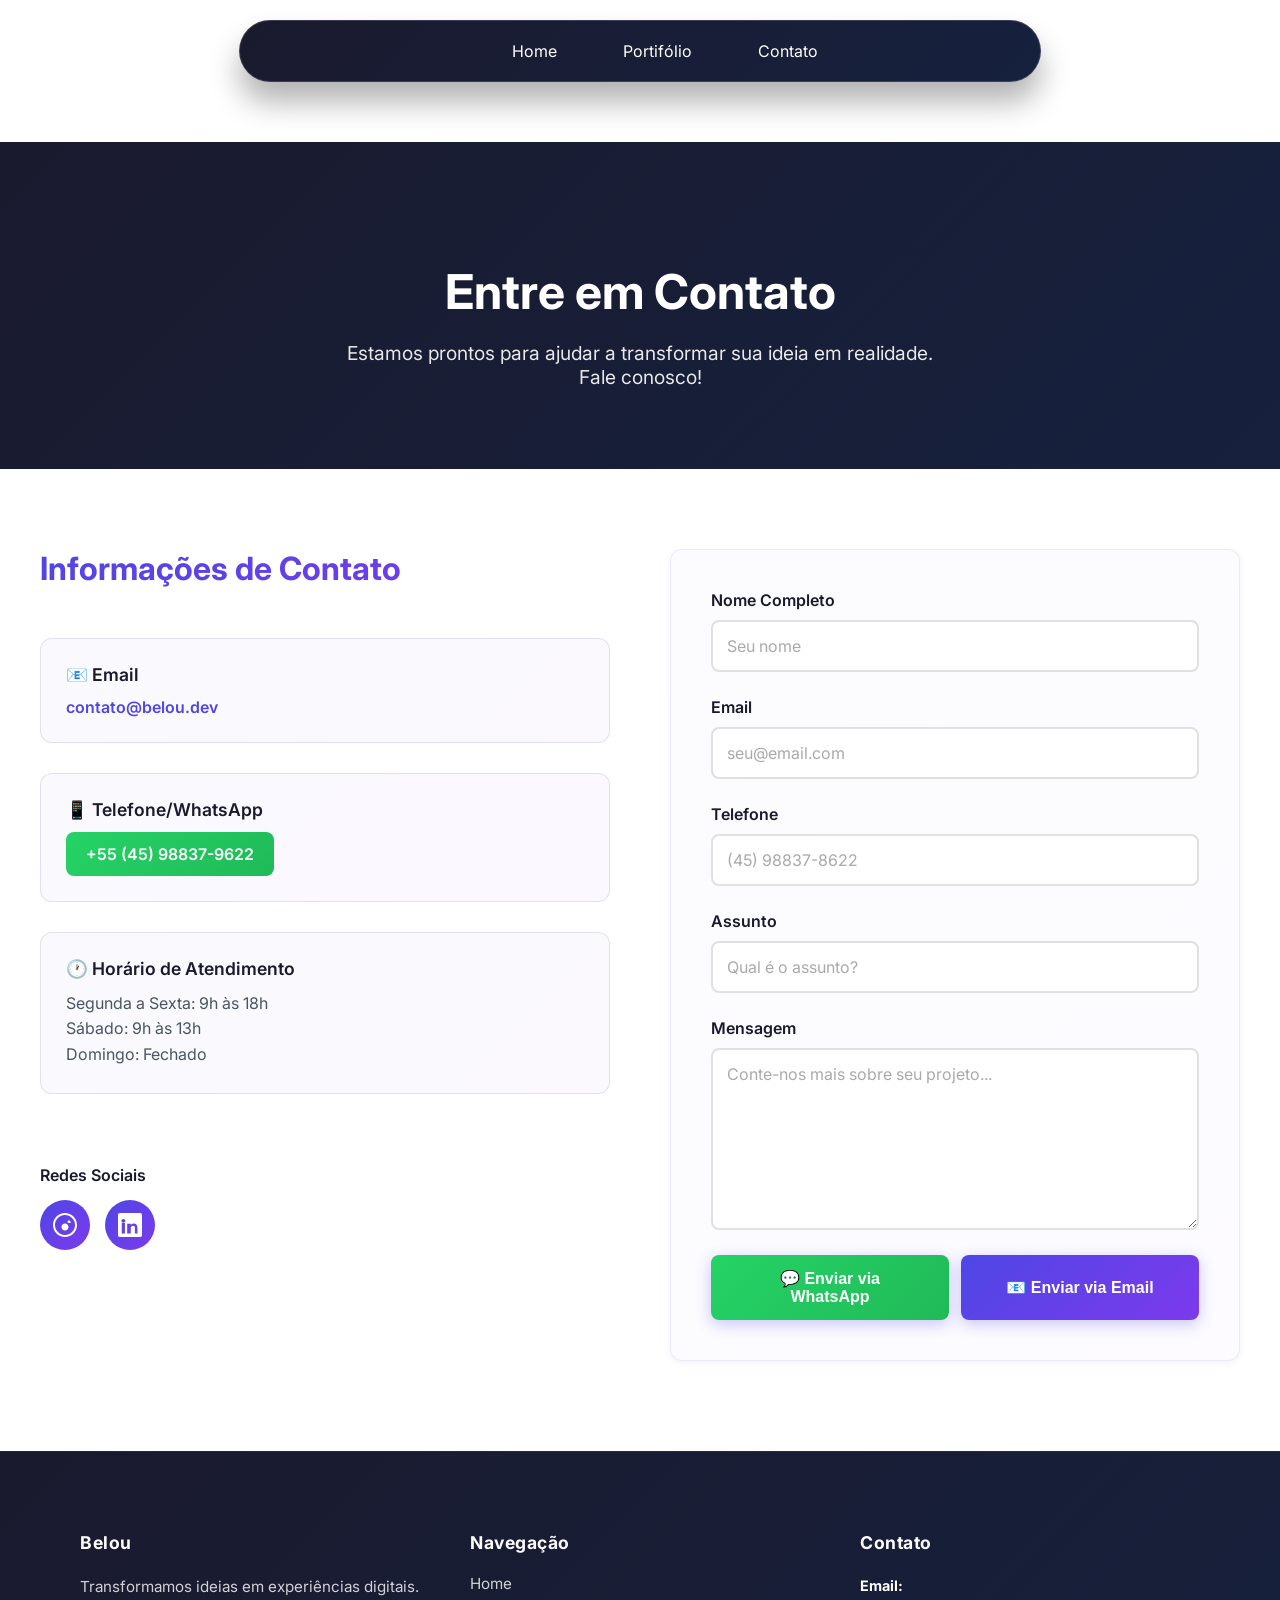
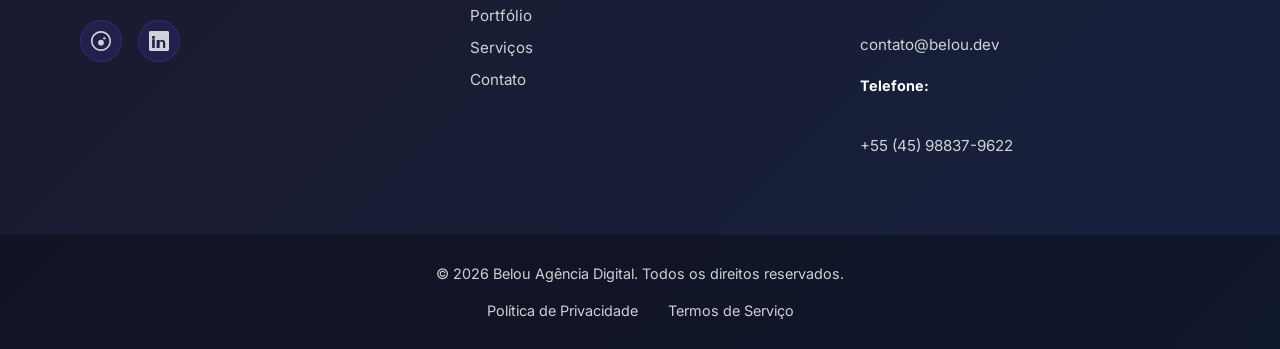
==== contato.html @ 26238da8 "primeiro commit" ====
<!DOCTYPE html>
<html lang="pt-br">
<head>
  <meta charset="UTF-8">
  <meta name="viewport" content="width=device-width, initial-scale=1.0">
  <title>Belou - Contato</title>
  <link rel="stylesheet" href="css/index.css/style.css">
  <link rel="stylesheet" href="css/contato.css/contato.css">
  <link rel="stylesheet" href="css/index.css/footer.css">
  <link rel="preconnect" href="https://fonts.googleapis.com">
    <link rel="preconnect" href="https://fonts.gstatic.com" crossorigin>
    <link
        href="https://fonts.googleapis.com/css2?family=Inter:ital,opsz,wght@0,14..32,100..900;1,14..32,100..900&display=swap"
        rel="stylesheet">
</head>
<body>
  <nav>
    <div class="menu">
      <a href="index.html">Home</a>
      <a href="portifolio.html">Portifólio</a>
      <a href="contato.html">Contato</a>
    </div>
  </nav>

  <main>
    <!-- Hero Section -->
    <section class="contact-hero">
      <h1>Entre em Contato</h1>
      <p>Estamos prontos para ajudar a transformar sua ideia em realidade. Fale conosco!</p>
    </section>

    <!-- Contact Section -->
    <section class="contact-section">
      <div class="contact-container">
        <!-- Contact Info -->
        <aside class="contact-info">
          <h3>Informações de Contato</h3>
          
          <div class="info-card">
            <h4>📧 Email</h4>
            <a href="mailto:contato@belou.dev">contato@belou.dev</a>
          </div>

          <div class="info-card">
            <h4>📱 Telefone/WhatsApp</h4>
            <a href="https://wa.me/5545988379622?text=Olá%2C%20gostaria%20de%20conhecer%20mais%20sobre%20os%20serviços%20da%20Belou" target="_blank" class="whatsapp-btn">
              +55 (45) 98837-9622
            </a>
          </div>

          <div class="info-card">
            <h4>🕐 Horário de Atendimento</h4>
            <p>Segunda a Sexta: 9h às 18h<br>Sábado: 9h às 13h<br>Domingo: Fechado</p>
          </div>

          <div class="social-contact">
            <h4>Redes Sociais</h4>
            <div class="social-icons">
              <a href="#" title="Instagram">
                <svg viewBox="0 0 24 24" fill="currentColor"><path d="M12 0C5.373 0 0 5.373 0 12s5.373 12 12 12 12-5.373 12-12S18.627 0 12 0m0 2c5.514 0 10 4.486 10 10s-4.486 10-10 10S2 17.514 2 12 6.486 2 12 2m3.5 12c0 1.93-1.57 3.5-3.5 3.5s-3.5-1.57-3.5-3.5 1.57-3.5 3.5-3.5 3.5 1.57 3.5 3.5m2.5-5.5c0 .828-.672 1.5-1.5 1.5S14.5 9.828 14.5 9s.672-1.5 1.5-1.5 1.5.672 1.5 1.5z"></path></svg>
              </a>
              <a href="#" title="LinkedIn">
                <svg viewBox="0 0 24 24" fill="currentColor"><path d="M20.447 20.452h-3.554v-5.569c0-1.328-.475-2.236-1.986-2.236-1.081 0-1.722.731-2.004 1.44-.103.249-.129.597-.129.946v5.419h-3.554s.05-8.746 0-9.637h3.554v1.364c.43-.666 1.199-1.615 2.922-1.615 2.135 0 3.751 1.394 3.751 4.392v5.496zM5.337 9.432c-1.144 0-1.915-.758-1.915-1.707 0-.951.77-1.708 1.957-1.708 1.188 0 1.914.757 1.941 1.708 0 .949-.753 1.707-1.983 1.707zm1.582 11.02h-3.155V9.815h3.155v10.637zM22.225 0H1.771C.792 0 0 .774 0 1.729v20.542C0 23.227.792 24 1.771 24h20.451C23.2 24 24 23.227 24 22.271V1.729C24 .774 23.2 0 22.225 0z"></path></svg>
              </a>
            </div>
          </div>
        </aside>

        <!-- Contact Form -->
        <div class="contact-form-wrapper">
          <form class="contact-form" id="contactForm">
            <div class="form-group">
              <label for="name">Nome Completo</label>
              <input type="text" id="name" name="name" placeholder="Seu nome" required>
            </div>

            <div class="form-group">
              <label for="email">Email</label>
              <input type="email" id="email" name="email" placeholder="seu@email.com" required>
            </div>

            <div class="form-group">
              <label for="phone">Telefone</label>
              <input type="tel" id="phone" name="phone" placeholder="(45) 98837-8622">
            </div>

            <div class="form-group">
              <label for="subject">Assunto</label>
              <input type="text" id="subject" name="subject" placeholder="Qual é o assunto?" required>
            </div>

            <div class="form-group">
              <label for="message">Mensagem</label>
              <textarea id="message" name="message" placeholder="Conte-nos mais sobre seu projeto..." rows="6" required></textarea>
            </div>

            <div class="form-buttons">
              <button type="button" class="btn-submit btn-whatsapp-submit" id="submitWhatsApp">
                💬 Enviar via WhatsApp
              </button>
              <button type="button" class="btn-submit btn-email-submit" id="submitEmail">
                📧 Enviar via Email
              </button>
            </div>
          </form>
        </div>
      </div>
    </section>
  </main>

  <footer class="footer">
    <div class="footer-container">
      <div class="footer-section">
        <h4>Belou</h4>
        <p>Transformamos ideias em experiências digitais.</p>
        <div class="social-links">
          <a href="#" title="Instagram"><svg viewBox="0 0 24 24" fill="currentColor"><path d="M12 0C5.373 0 0 5.373 0 12s5.373 12 12 12 12-5.373 12-12S18.627 0 12 0m0 2c5.514 0 10 4.486 10 10s-4.486 10-10 10S2 17.514 2 12 6.486 2 12 2m3.5 12c0 1.93-1.57 3.5-3.5 3.5s-3.5-1.57-3.5-3.5 1.57-3.5 3.5-3.5 3.5 1.57 3.5 3.5m2.5-5.5c0 .828-.672 1.5-1.5 1.5S14.5 9.828 14.5 9s.672-1.5 1.5-1.5 1.5.672 1.5 1.5z"></path></svg></a>
          <a href="#" title="LinkedIn"><svg viewBox="0 0 24 24" fill="currentColor"><path d="M20.447 20.452h-3.554v-5.569c0-1.328-.475-2.236-1.986-2.236-1.081 0-1.722.731-2.004 1.44-.103.249-.129.597-.129.946v5.419h-3.554s.05-8.746 0-9.637h3.554v1.364c.43-.666 1.199-1.615 2.922-1.615 2.135 0 3.751 1.394 3.751 4.392v5.496zM5.337 9.432c-1.144 0-1.915-.758-1.915-1.707 0-.951.77-1.708 1.957-1.708 1.188 0 1.914.757 1.941 1.708 0 .949-.753 1.707-1.983 1.707zm1.582 11.02h-3.155V9.815h3.155v10.637zM22.225 0H1.771C.792 0 0 .774 0 1.729v20.542C0 23.227.792 24 1.771 24h20.451C23.2 24 24 23.227 24 22.271V1.729C24 .774 23.2 0 22.225 0z"></path></svg></a>
        </div>
      </div>
      <div class="footer-section">
        <h4>Navegação</h4>
        <ul>
          <li><a href="#">Home</a></li>
          <li><a href="#">Portfólio</a></li>
          <li><a href="#">Serviços</a></li>
          <li><a href="#">Contato</a></li>
        </ul>
      </div>
      <div class="footer-section">
        <h4>Contato</h4>
        <p><strong>Email:</strong><br><a href="mailto:contato@belou.dev">contato@belou.dev</a></p>
        <p><strong>Telefone:</strong><br><a href="tel:+5545988379622">+55 (45) 98837-9622</a></p>
      </div>
    </div>
    <div class="footer-bottom">
      <p>&copy; 2026 Belou Agência Digital. Todos os direitos reservados.</p>
      <div class="footer-links">
        <a href="#">Política de Privacidade</a>
        <a href="#">Termos de Serviço</a>
      </div>
    </div>
  </footer>

  <script>
    // Função para validar o formulário
    function validateForm() {
      const name = document.getElementById('name').value.trim();
      const email = document.getElementById('email').value.trim();
      const subject = document.getElementById('subject').value.trim();
      const message = document.getElementById('message').value.trim();
      
      if (!name || !email || !subject || !message) {
        alert('Por favor, preencha todos os campos obrigatórios!');
        return false;
      }
      return true;
    }

    // Enviar via WhatsApp
    document.getElementById('submitWhatsApp').addEventListener('click', function() {
      if (!validateForm()) return;
      
      const name = document.getElementById('name').value;
      const email = document.getElementById('email').value;
      const phone = document.getElementById('phone').value;
      const subject = document.getElementById('subject').value;
      const message = document.getElementById('message').value;
      
      // Montar mensagem para WhatsApp
      const whatsappMessage = `Olá! Meu nome é ${name}.\n\n*Assunto:* ${subject}\n\n*Mensagem:* ${message}\n\n*Email:* ${email}${phone ? `\n*Telefone:* ${phone}` : ''}`;
      const whatsappURL = `https://wa.me/5545988379622?text=${encodeURIComponent(whatsappMessage)}`;
      
      window.open(whatsappURL, '_blank');
    });

    // Enviar via Email
    document.getElementById('submitEmail').addEventListener('click', function() {
      if (!validateForm()) return;
      
      const name = document.getElementById('name').value;
      const email = document.getElementById('email').value;
      const phone = document.getElementById('phone').value;
      const subject = document.getElementById('subject').value;
      const message = document.getElementById('message').value;
      
      // Montar mensagem para Email
      const emailBody = `Nome: ${name}\nTelefone: ${phone || 'Não informado'}\n\nAssunto: ${subject}\n\nMensagem:\n${message}`;
      const emailURL = `mailto:contato@belou.dev?subject=${encodeURIComponent(`Novo contato: ${subject}`)}&body=${encodeURIComponent(`Enviado por: ${name}\nEmail: ${email}\n\n${emailBody}`)}`;
      
      window.location.href = emailURL;
    });
  </script>
</body>
---- css/index.css/style.css ----
body {
    margin: 0;
    padding: 0;
    border: 0;
    font-family: "Inter", "Helvetica Neue", Helvetica, Arial, sans-serif;
    background-color: rgb(255, 255, 255);
}

nav {

    top: 0;
    left: 0;
    right: 0;
    background: linear-gradient(135deg, #1a1a2e 0%, #16213e 100%);
    backdrop-filter: blur(16px);
    -webkit-backdrop-filter: blur(16px);
    display: flex;
    align-items: center;
    justify-content: center;
    margin: auto;
    height: 60px;
    width: 800px;
    border-radius: 50px;
    margin-top: 20px;
    box-shadow: 0 20px 30px rgba(0, 0, 0, 0.3);
    border: 1px solid rgba(255, 255, 255, 0.15);
}
.menu {
    display: flex;
    align-items: center;
    gap: 1rem;
    padding: 0 5px;
    border-radius: 999px;
}
.menu a {
    
    color: #ffffff;
    text-decoration: none;
    position: relative;
    transition: color 0.3s ease;
    display: inline-block;
    margin-left: 50px;
}

.menu a::after {
    content: '';
    position: absolute;
    bottom: -4px;
    left: 0px;
    width: 0;
    height: 2px;
    background: linear-gradient(90deg, #4f46e5, #540ad4);
    transition: width 0.4s ease;
}

.menu a:hover {
    color: #baa4fa;
}

.menu a:hover::after {
    width: 100%;
}

/* Responsivo para Nav */
@media (max-width: 960px) {
    nav {
        width: 90%;
        height: 50px;
        margin-top: 15px;
    }

    .menu a {
        margin-left: 30px;
        font-size: 0.95rem;
    }
}

@media (max-width: 768px) {
    nav {
        width: 95%;
        border-radius: 30px;
    }

    .menu {
        gap: 0.5rem;
    }

    .menu a {
        margin-left: 20px;
        font-size: 0.9rem;
    }
}

@media (max-width: 480px) {
    nav {
        width: 100%;
        border-radius: 0;
        margin-top: 0;
        height: 60px;
    }

    .menu {
        gap: 0;
        padding: 0;
    }

    .menu a {
        margin-left: 16px;
        font-size: 0.85rem;
    }
}
---- css/contato.css/contato.css ----
body{
    background-color: #ffffff;
}

/* Contact Hero Section */
.contact-hero {
  padding: 80px 20px;
  text-align: center;
  background: linear-gradient(135deg, #1a1a2e 0%, #16213e 100%);
  margin-top: 60px;
  transition: all 0.3s ease;
}

.contact-hero:hover {
  transform: translateY(-2px);
  box-shadow: 0 10px 30px rgba(79, 70, 229, 0.15);
}

.contact-hero h1 {
  font-size: 3rem;
  margin-bottom: 20px;
  font-weight: 700;
  background: white;
  -webkit-background-clip: text;
  -webkit-text-fill-color: transparent;
  background-clip: text;
  transition: all 0.4s ease;
  cursor: pointer;
}

.contact-hero h1:hover {
  color: #baa4fa;
}

.contact-hero p {
  font-size: 1.2rem;
  opacity: 0.9;
  max-width: 600px;
  margin: 0 auto;
  color: white;
}

/* Contact Section */
.contact-section {
  padding: 80px 20px;
  background: #ffffff;
}

.contact-container {
  max-width: 1200px;
  margin: 0 auto;
  display: grid;
  grid-template-columns: 1fr 1fr;
  gap: 60px;
  align-items: start;
}

/* Contact Info */
.contact-info {
  display: flex;
  flex-direction: column;
  gap: 30px;
}

.contact-info h3 {
  font-size: 2rem;
  font-weight: 700;
  background: linear-gradient(135deg, #4f46e5 0%, #7c3aed 100%);
  -webkit-background-clip: text;
  -webkit-text-fill-color: transparent;
  background-clip: text;
  margin: 0 0 20px 0;
}

.info-card {
  background: linear-gradient(135deg, rgba(79, 70, 229, 0.03) 0%, rgba(124, 58, 237, 0.03) 100%);
  padding: 25px;
  border-radius: 12px;
  border: 1px solid rgba(79, 70, 229, 0.15);
}

.info-card h4 {
  font-size: 1.1rem;
  color: #1a1a2e;
  margin: 0 0 12px 0;
  font-weight: 600;
}

.info-card p {
  color: #4b5563;
  line-height: 1.6;
  margin: 0;
}

.info-card a {
  color: #4f46e5;
  text-decoration: none;
  font-weight: 600;
  transition: color 0.3s ease;
}

.info-card a:hover {
  color: #7c3aed;
}

.whatsapp-btn {
  display: inline-block;
  background: linear-gradient(135deg, #25D366 0%, #20BA58 100%);
  color: white !important;
  padding: 12px 20px;
  border-radius: 8px;
  text-decoration: none;
  font-weight: 600;
  transition: all 0.3s ease;
}

.whatsapp-btn:hover {
  color: white !important;
  transform: translateY(-2px);
  box-shadow: 0 8px 20px rgba(37, 211, 102, 0.3);
}

.social-contact {
  margin-top: 20px;
}

.social-contact h4 {
  color: #1a1a2e;
  margin-bottom: 15px;
  font-weight: 600;
}

.social-icons {
  display: flex;
  gap: 15px;
}

.social-icons a {
  width: 50px;
  height: 50px;
  display: flex;
  align-items: center;
  justify-content: center;
  background: linear-gradient(135deg, #4f46e5 0%, #7c3aed 100%);
  border-radius: 50%;
  color: white;
  transition: all 0.3s ease;
}

.social-icons a:hover {
  transform: translateY(-4px);
  box-shadow: 0 8px 20px rgba(79, 70, 229, 0.3);
}

.social-icons a svg {
  width: 24px;
  height: 24px;
}

/* Contact Form */
.contact-form-wrapper {
  display: flex;
  flex-direction: column;
  gap: 30px;
}

.contact-form {
  background: linear-gradient(135deg, rgba(79, 70, 229, 0.02) 0%, rgba(124, 58, 237, 0.02) 100%);
  border-radius: 12px;
  padding: 40px;
  border: 1px solid rgba(79, 70, 229, 0.1);
  box-shadow: 0 2px 8px rgba(0, 0, 0, 0.05);
}

.form-group {
  margin-bottom: 25px;
  display: flex;
  flex-direction: column;
}

.form-group label {
  font-size: 1rem;
  font-weight: 600;
  color: #1a1a2e;
  margin-bottom: 10px;
}

.form-group input,
.form-group textarea {
  padding: 14px;
  border: 2px solid #e0e0e0;
  border-radius: 8px;
  font-family: 'Inter', sans-serif;
  font-size: 1rem;
  color: #1a1a2e;
  transition: all 0.3s ease;
}

.form-group input::placeholder,
.form-group textarea::placeholder {
  color: #aaa;
}

.form-group input:focus,
.form-group textarea:focus {
  outline: none;
  border-color: #4f46e5;
  box-shadow: 0 0 0 3px rgba(79, 70, 229, 0.1);
}

.form-group textarea {
  resize: vertical;
  min-height: 150px;
}

.btn-submit {
  background: linear-gradient(135deg, #4f46e5 0%, #7c3aed 100%);
  color: white;
  padding: 14px 32px;
  border: none;
  border-radius: 8px;
  font-size: 1rem;
  font-weight: 600;
  cursor: pointer;
  transition: all 0.3s ease;
  box-shadow: 0 4px 15px rgba(79, 70, 229, 0.3);
}

.btn-submit:hover {
  transform: translateY(-2px);
  box-shadow: 0 8px 25px rgba(79, 70, 229, 0.4);
}

.btn-submit:active {
  transform: translateY(0);
}

/* WhatsApp Quick Contact */
.whatsapp-quick {
  text-align: center;
  padding: 20px;
  background: linear-gradient(135deg, rgba(37, 211, 102, 0.05) 0%, rgba(32, 186, 88, 0.05) 100%);
  border-radius: 8px;
  border: 1px solid rgba(37, 211, 102, 0.1);
}

.whatsapp-quick p {
  color: #4b5563;
  margin-bottom: 12px;
  font-size: 0.95rem;
}

.btn-whatsapp {
  display: inline-block;
  background: linear-gradient(135deg, #25D366 0%, #20BA58 100%);
  color: white;
  padding: 12px 24px;
  border-radius: 8px;
  text-decoration: none;
  font-weight: 600;
  transition: all 0.3s ease;
}

.btn-whatsapp:hover {
  transform: translateY(-2px);
  box-shadow: 0 8px 20px rgba(37, 211, 102, 0.3);
}

/* Form Buttons */
.form-buttons {
  display: grid;
  grid-template-columns: 1fr 1fr;
  gap: 12px;
  margin-top: 25px;
}

.btn-whatsapp-submit {
  background: linear-gradient(135deg, #25D366 0%, #20BA58 100%);
}

.btn-whatsapp-submit:hover {
  box-shadow: 0 8px 25px rgba(37, 211, 102, 0.4);
}

.btn-email-submit {
  background: linear-gradient(135deg, #4f46e5 0%, #7c3aed 100%);
}

.btn-email-submit:hover {
  box-shadow: 0 8px 25px rgba(79, 70, 229, 0.4);
}

/* Responsive Design */
@media (max-width: 1024px) {
  .contact-container {
    gap: 40px;
  }

  .contact-form {
    padding: 30px;
  }
}

@media (max-width: 768px) {
  .contact-hero h1 {
    font-size: 2rem;
  }

  .contact-section {
    padding: 60px 20px;
  }

  .contact-container {
    grid-template-columns: 1fr;
    gap: 40px;
  }

  .contact-info h3 {
    font-size: 1.5rem;
  }

  .contact-form {
    padding: 25px;
  }
}

@media (max-width: 480px) {
  .contact-hero h1 {
    font-size: 1.5rem;
  }

  .contact-hero p {
    font-size: 1rem;
  }

  .contact-form {
    padding: 20px;
  }

  .form-group input,
  .form-group textarea {
    padding: 12px;
    font-size: 16px;
  }

  .btn-submit {
    padding: 12px 24px;
    font-size: 0.95rem;
  }

  .form-buttons {
    grid-template-columns: 1fr;
  }

  .info-card {
    padding: 20px;
  }

  .social-icons {
    flex-wrap: wrap;
  }

  .social-icons a {
    width: 45px;
    height: 45px;
  }
}
---- css/index.css/footer.css ----
/* Footer */
.footer {
    background: linear-gradient(135deg, #1a1a2e 0%, #16213e 100%);
    color: rgba(255, 255, 255, 0.9);
    margin-top: 10px;
    border-top: 1px solid rgba(79, 70, 229, 0.2);
}

.footer-container {
    display: grid;
    grid-template-columns: repeat(auto-fit, minmax(250px, 1fr));
    gap: 50px;
    max-width: 1120px;
    margin: 0 auto;
    padding: 80px 24px 60px;
}

.footer-section h4 {
    font-size: 1.1rem;
    font-weight: 700;
    color: #ffffff;
    margin: 0 0 20px 0;
    letter-spacing: 0.5px;
    background: linear-gradient(135deg, #ffffff 0%, rgba(255, 255, 255, 0.9) 100%);
    -webkit-background-clip: text;
    -webkit-text-fill-color: transparent;
    background-clip: text;
}

.footer-section p {
    color: rgba(255, 255, 255, 0.8);
    line-height: 1.8;
    margin: 0 0 15px 0;
    font-size: 0.95rem;
}

.footer-section p strong {
    color: #ffffff;
    display: block;
    margin-bottom: 5px;
    font-size: 0.9rem;
}

.footer-section ul {
    list-style: none;
    padding: 0;
    margin: 0;
}

.footer-section ul li {
    margin-bottom: 12px;
}

.footer-section a {
    color: rgba(255, 255, 255, 0.8);
    text-decoration: none;
    transition: all 0.4s cubic-bezier(0.34, 1.56, 0.64, 1);
    font-size: 0.95rem;
}

.footer-section a:hover {
    color: #4f46e5;
    transform: translateX(8px);
}

/* Social Links */
.social-links {
    display: flex;
    gap: 16px;
    margin-top: 20px;
}

.social-links a {
    display: inline-flex;
    align-items: center;
    justify-content: center;
    width: 40px;
    height: 40px;
    background: rgba(79, 70, 229, 0.15);
    border: 1px solid rgba(79, 70, 229, 0.3);
    border-radius: 50%;
    transition: all 0.4s cubic-bezier(0.34, 1.56, 0.64, 1);
}

.social-links a svg {
    width: 20px;
    height: 20px;
    color: rgba(255, 255, 255, 0.8);
    transition: all 0.4s ease;
}

.social-links a:hover {
    background: rgba(79, 70, 229, 0.3);
    border-color: rgba(79, 70, 229, 0.6);
    transform: translateY(-6px) scale(1.1);
    box-shadow: 0 15px 40px rgba(79, 70, 229, 0.2);
}

.social-links a:hover svg {
    color: #4f46e5;
}

/* Footer Bottom */
.footer-bottom {
    background: rgba(0, 0, 0, 0.3);
    padding: 30px 24px;
    border-top: 1px solid rgba(79, 70, 229, 0.1);
    display: flex;
    flex-direction: column;
    align-items: center;
    justify-content: space-between;
    gap: 20px;
}

.footer-bottom p {
    margin: 0;
    color: rgba(255, 255, 255, 0.8);
    font-size: 0.9rem;
}

.footer-links {
    display: flex;
    gap: 30px;
    flex-wrap: wrap;
    justify-content: center;
}

.footer-links a {
    color: rgba(255, 255, 255, 0.8);
    text-decoration: none;
    font-size: 0.9rem;
    transition: all 0.4s cubic-bezier(0.34, 1.56, 0.64, 1);
}

.footer-links a:hover {
    color: #4f46e5;
    transform: translateX(5px);
}

/* Responsivo */
@media (max-width: 768px) {
    .footer-container {
        grid-template-columns: repeat(2, 1fr);
        gap: 40px;
        padding: 60px 20px 40px;
    }

    .footer-section h4 {
        font-size: 1rem;
    }

    .social-links {
        gap: 12px;
    }
}

@media (max-width: 480px) {
    .footer-container {
        grid-template-columns: 1fr;
        gap: 30px;
        padding: 40px 16px 30px;
    }

    .footer-bottom {
        flex-direction: column;
        text-align: center;
    }

    .footer-links {
        gap: 20px;
        flex-direction: column;
    }

    .footer-section h4 {
        font-size: 0.95rem;
    }
}
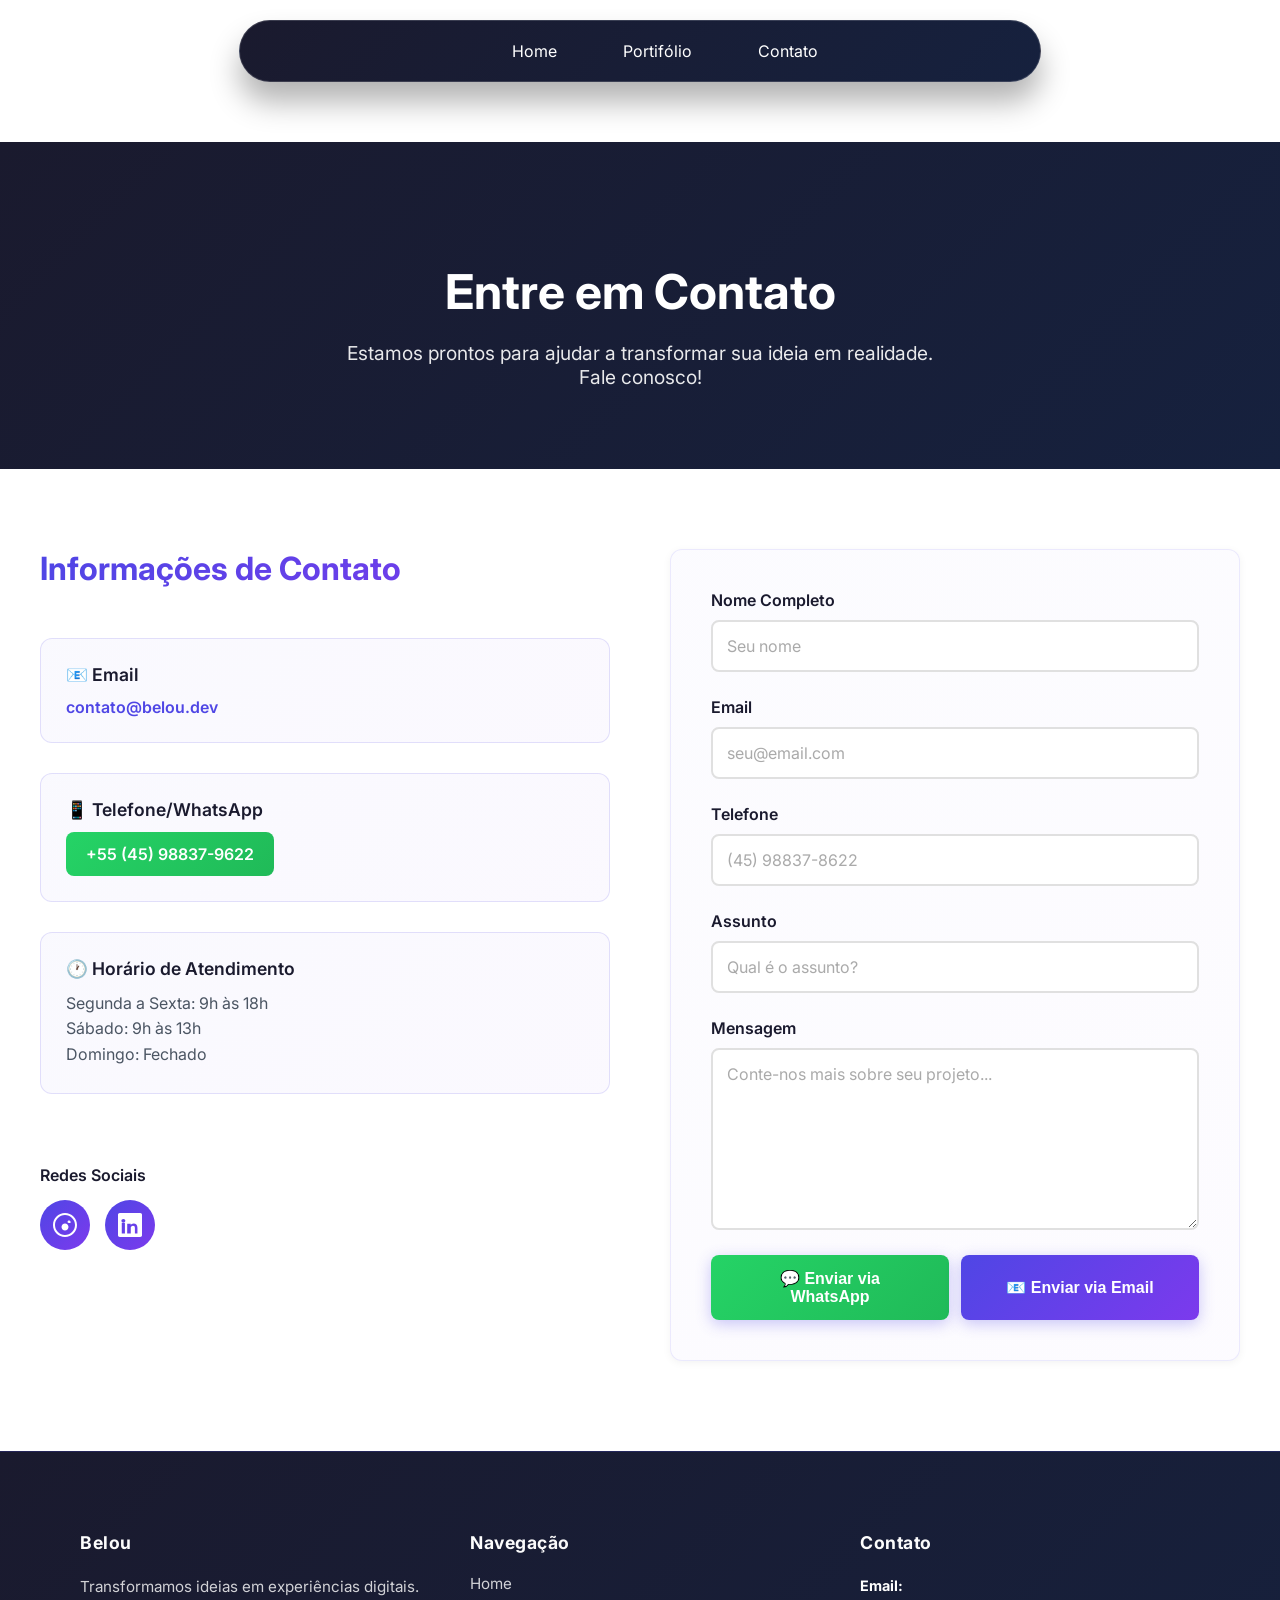
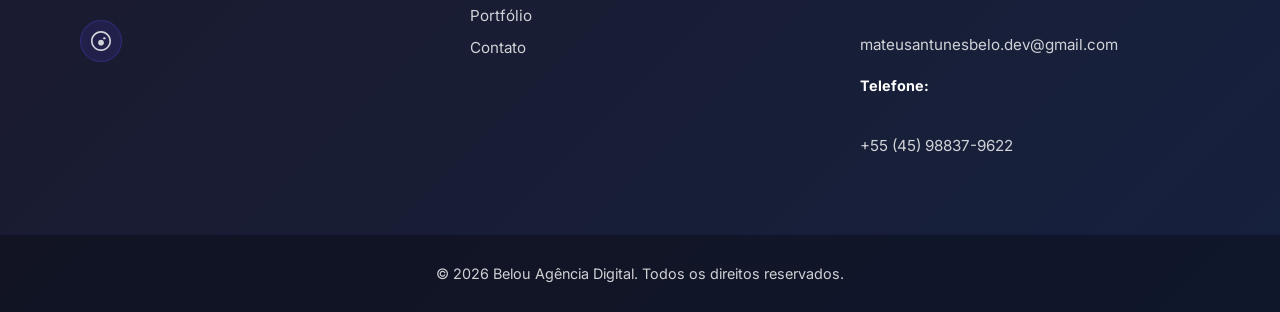
==== commit 7621943d: "Correção dos botoes para que levem ao link correto/ correção do footer" ====
--- a/contato.html
+++ b/contato.html
@@ -115,30 +115,24 @@
         <p>Transformamos ideias em experiências digitais.</p>
         <div class="social-links">
           <a href="#" title="Instagram"><svg viewBox="0 0 24 24" fill="currentColor"><path d="M12 0C5.373 0 0 5.373 0 12s5.373 12 12 12 12-5.373 12-12S18.627 0 12 0m0 2c5.514 0 10 4.486 10 10s-4.486 10-10 10S2 17.514 2 12 6.486 2 12 2m3.5 12c0 1.93-1.57 3.5-3.5 3.5s-3.5-1.57-3.5-3.5 1.57-3.5 3.5-3.5 3.5 1.57 3.5 3.5m2.5-5.5c0 .828-.672 1.5-1.5 1.5S14.5 9.828 14.5 9s.672-1.5 1.5-1.5 1.5.672 1.5 1.5z"></path></svg></a>
-          <a href="#" title="LinkedIn"><svg viewBox="0 0 24 24" fill="currentColor"><path d="M20.447 20.452h-3.554v-5.569c0-1.328-.475-2.236-1.986-2.236-1.081 0-1.722.731-2.004 1.44-.103.249-.129.597-.129.946v5.419h-3.554s.05-8.746 0-9.637h3.554v1.364c.43-.666 1.199-1.615 2.922-1.615 2.135 0 3.751 1.394 3.751 4.392v5.496zM5.337 9.432c-1.144 0-1.915-.758-1.915-1.707 0-.951.77-1.708 1.957-1.708 1.188 0 1.914.757 1.941 1.708 0 .949-.753 1.707-1.983 1.707zm1.582 11.02h-3.155V9.815h3.155v10.637zM22.225 0H1.771C.792 0 0 .774 0 1.729v20.542C0 23.227.792 24 1.771 24h20.451C23.2 24 24 23.227 24 22.271V1.729C24 .774 23.2 0 22.225 0z"></path></svg></a>
         </div>
       </div>
       <div class="footer-section">
         <h4>Navegação</h4>
         <ul>
-          <li><a href="#">Home</a></li>
-          <li><a href="#">Portfólio</a></li>
-          <li><a href="#">Serviços</a></li>
-          <li><a href="#">Contato</a></li>
+          <li><a href="index.html">Home</a></li>
+          <li><a href="portifolio.html">Portfólio</a></li>
+          <li><a href="contato.html">Contato</a></li>
         </ul>
       </div>
       <div class="footer-section">
         <h4>Contato</h4>
-        <p><strong>Email:</strong><br><a href="mailto:contato@belou.dev">contato@belou.dev</a></p>
+        <p><strong>Email:</strong><br><a href="mailto:mateusantunesbelo.dev@gmail.com">mateusantunesbelo.dev@gmail.com</a></p>
         <p><strong>Telefone:</strong><br><a href="tel:+5545988379622">+55 (45) 98837-9622</a></p>
       </div>
     </div>
     <div class="footer-bottom">
       <p>&copy; 2026 Belou Agência Digital. Todos os direitos reservados.</p>
-      <div class="footer-links">
-        <a href="#">Política de Privacidade</a>
-        <a href="#">Termos de Serviço</a>
-      </div>
     </div>
   </footer>
 
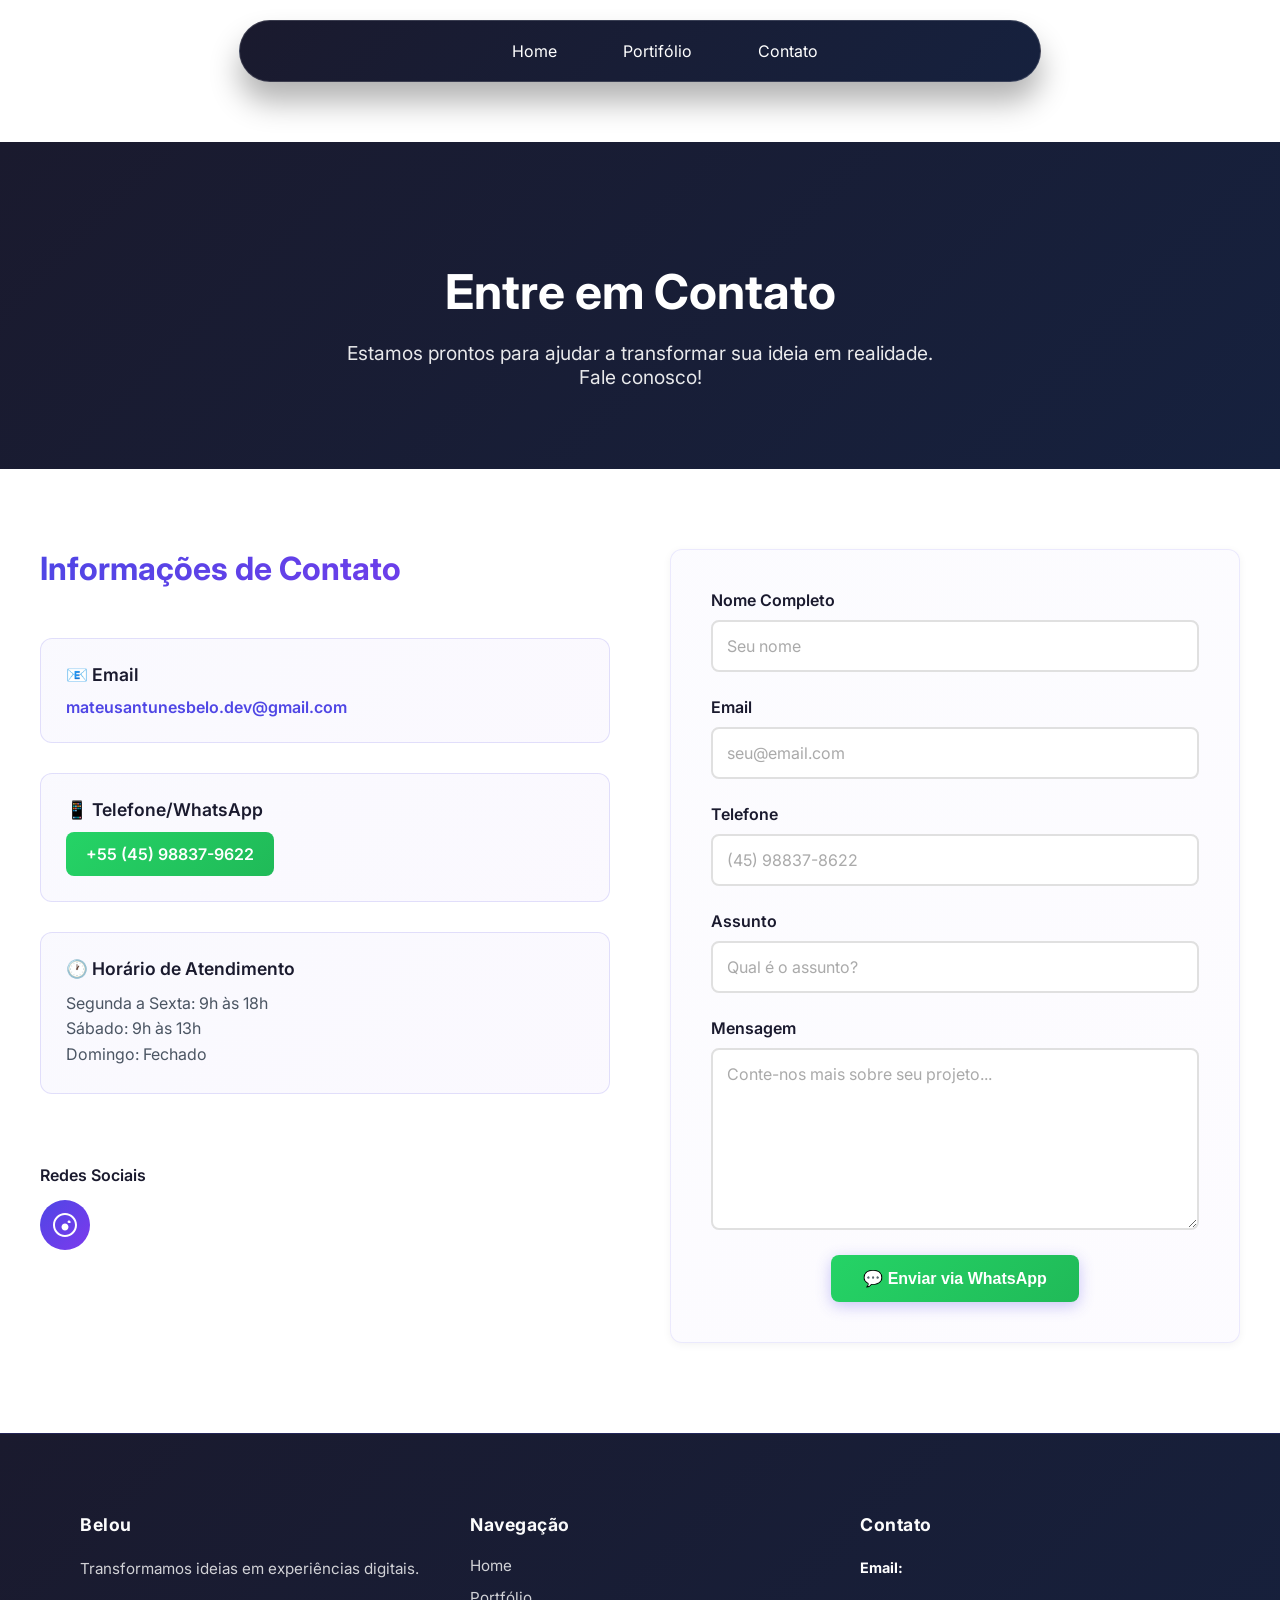
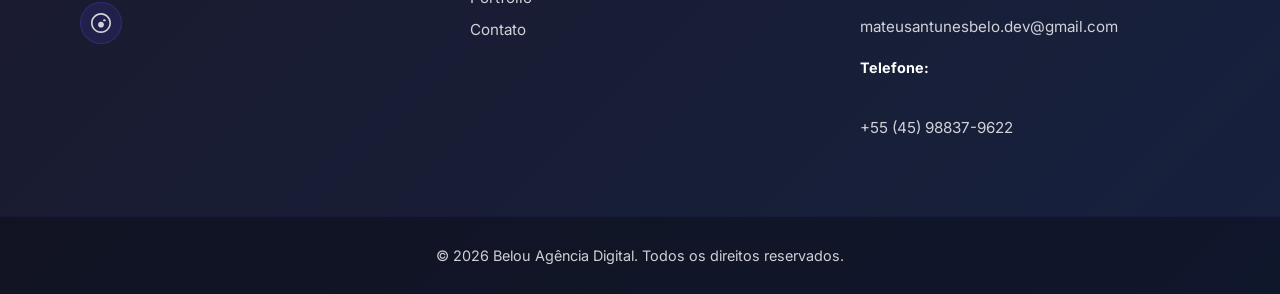
==== commit bd421419: "Ajustes da pagina contato" ====
--- a/contato.html
+++ b/contato.html
@@ -38,7 +38,7 @@
           
           <div class="info-card">
             <h4>📧 Email</h4>
-            <a href="mailto:contato@belou.dev">contato@belou.dev</a>
+            <a href="mailto:mateusantunesbelo.dev@gmail.com">mateusantunesbelo.dev@gmail.com</a>
           </div>
 
           <div class="info-card">
@@ -58,9 +58,6 @@
             <div class="social-icons">
               <a href="#" title="Instagram">
                 <svg viewBox="0 0 24 24" fill="currentColor"><path d="M12 0C5.373 0 0 5.373 0 12s5.373 12 12 12 12-5.373 12-12S18.627 0 12 0m0 2c5.514 0 10 4.486 10 10s-4.486 10-10 10S2 17.514 2 12 6.486 2 12 2m3.5 12c0 1.93-1.57 3.5-3.5 3.5s-3.5-1.57-3.5-3.5 1.57-3.5 3.5-3.5 3.5 1.57 3.5 3.5m2.5-5.5c0 .828-.672 1.5-1.5 1.5S14.5 9.828 14.5 9s.672-1.5 1.5-1.5 1.5.672 1.5 1.5z"></path></svg>
-              </a>
-              <a href="#" title="LinkedIn">
-                <svg viewBox="0 0 24 24" fill="currentColor"><path d="M20.447 20.452h-3.554v-5.569c0-1.328-.475-2.236-1.986-2.236-1.081 0-1.722.731-2.004 1.44-.103.249-.129.597-.129.946v5.419h-3.554s.05-8.746 0-9.637h3.554v1.364c.43-.666 1.199-1.615 2.922-1.615 2.135 0 3.751 1.394 3.751 4.392v5.496zM5.337 9.432c-1.144 0-1.915-.758-1.915-1.707 0-.951.77-1.708 1.957-1.708 1.188 0 1.914.757 1.941 1.708 0 .949-.753 1.707-1.983 1.707zm1.582 11.02h-3.155V9.815h3.155v10.637zM22.225 0H1.771C.792 0 0 .774 0 1.729v20.542C0 23.227.792 24 1.771 24h20.451C23.2 24 24 23.227 24 22.271V1.729C24 .774 23.2 0 22.225 0z"></path></svg>
               </a>
             </div>
           </div>
@@ -98,9 +95,6 @@
               <button type="button" class="btn-submit btn-whatsapp-submit" id="submitWhatsApp">
                 💬 Enviar via WhatsApp
               </button>
-              <button type="button" class="btn-submit btn-email-submit" id="submitEmail">
-                📧 Enviar via Email
-              </button>
             </div>
           </form>
         </div>
@@ -136,53 +130,5 @@
     </div>
   </footer>
 
-  <script>
-    // Função para validar o formulário
-    function validateForm() {
-      const name = document.getElementById('name').value.trim();
-      const email = document.getElementById('email').value.trim();
-      const subject = document.getElementById('subject').value.trim();
-      const message = document.getElementById('message').value.trim();
-      
-      if (!name || !email || !subject || !message) {
-        alert('Por favor, preencha todos os campos obrigatórios!');
-        return false;
-      }
-      return true;
-    }
-
-    // Enviar via WhatsApp
-    document.getElementById('submitWhatsApp').addEventListener('click', function() {
-      if (!validateForm()) return;
-      
-      const name = document.getElementById('name').value;
-      const email = document.getElementById('email').value;
-      const phone = document.getElementById('phone').value;
-      const subject = document.getElementById('subject').value;
-      const message = document.getElementById('message').value;
-      
-      // Montar mensagem para WhatsApp
-      const whatsappMessage = `Olá! Meu nome é ${name}.\n\n*Assunto:* ${subject}\n\n*Mensagem:* ${message}\n\n*Email:* ${email}${phone ? `\n*Telefone:* ${phone}` : ''}`;
-      const whatsappURL = `https://wa.me/5545988379622?text=${encodeURIComponent(whatsappMessage)}`;
-      
-      window.open(whatsappURL, '_blank');
-    });
-
-    // Enviar via Email
-    document.getElementById('submitEmail').addEventListener('click', function() {
-      if (!validateForm()) return;
-      
-      const name = document.getElementById('name').value;
-      const email = document.getElementById('email').value;
-      const phone = document.getElementById('phone').value;
-      const subject = document.getElementById('subject').value;
-      const message = document.getElementById('message').value;
-      
-      // Montar mensagem para Email
-      const emailBody = `Nome: ${name}\nTelefone: ${phone || 'Não informado'}\n\nAssunto: ${subject}\n\nMensagem:\n${message}`;
-      const emailURL = `mailto:contato@belou.dev?subject=${encodeURIComponent(`Novo contato: ${subject}`)}&body=${encodeURIComponent(`Enviado por: ${name}\nEmail: ${email}\n\n${emailBody}`)}`;
-      
-      window.location.href = emailURL;
-    });
-  </script>
+  <script src="script.js"></script>
 </body>
--- a/css/contato.css/contato.css
+++ b/css/contato.css/contato.css
@@ -268,10 +268,15 @@
 
 /* Form Buttons */
 .form-buttons {
-  display: grid;
+  display: flex;
   grid-template-columns: 1fr 1fr;
   gap: 12px;
   margin-top: 25px;
+  justify-content: center;
+}
+
+.form-buttons button{
+  align-items: center;
 }
 
 .btn-whatsapp-submit {
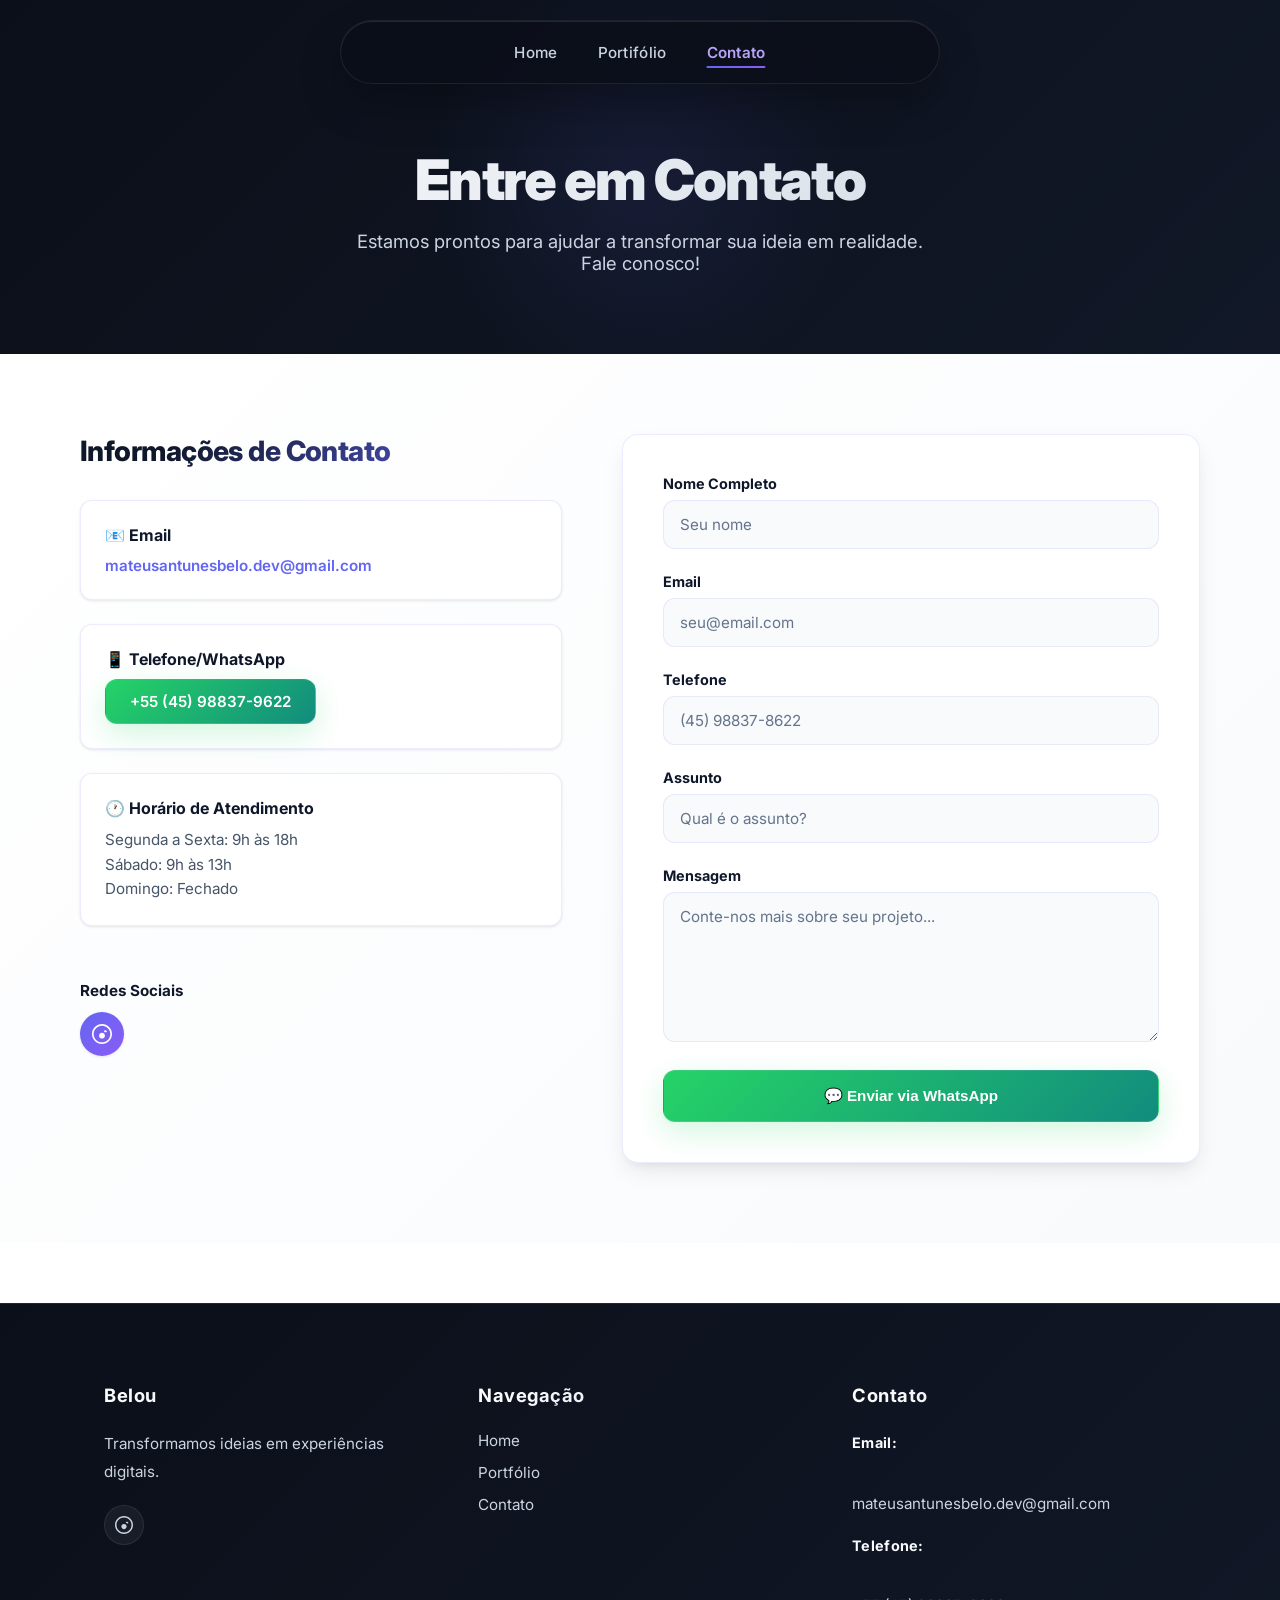
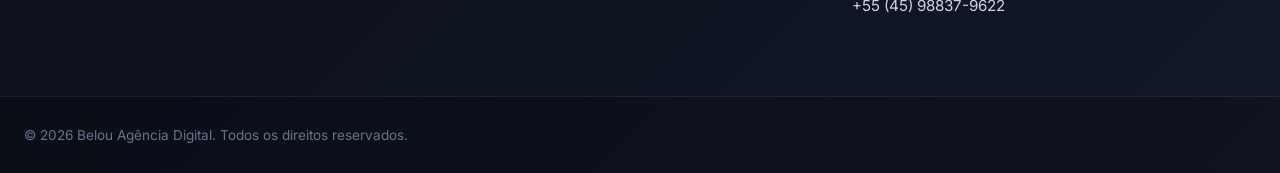
==== commit 6e4c60e4: "ajustes finais com antigravity" ====
--- a/contato.html
+++ b/contato.html
@@ -18,7 +18,7 @@
     <div class="menu">
       <a href="index.html">Home</a>
       <a href="portifolio.html">Portifólio</a>
-      <a href="contato.html">Contato</a>
+      <a href="contato.html" class="active">Contato</a>
     </div>
   </nav>
 
--- a/css/index.css/style.css
+++ b/css/index.css/style.css
@@ -1,60 +1,144 @@
+:root {
+    /* Colors */
+    --primary: #6366f1;
+    --primary-gradient: linear-gradient(135deg, #6366f1 0%, #8b5cf6 100%);
+    --primary-hover: #4f46e5;
+    --primary-light: rgba(99, 102, 241, 0.1);
+    --primary-light-hover: rgba(99, 102, 241, 0.18);
+    --secondary: #7c3aed;
+    --accent: #baa4fa;
+    --whatsapp-green: linear-gradient(135deg, #25D366 0%, #128C7E 100%);
+    
+    /* Dark Theme Elements */
+    --bg-dark-start: #0b0f19;
+    --bg-dark-end: #111827;
+    --card-bg-dark: rgba(17, 24, 39, 0.7);
+    --border-dark: rgba(255, 255, 255, 0.08);
+    --border-dark-hover: rgba(99, 102, 241, 0.3);
+    
+    /* Light Theme Elements */
+    --bg-light-start: #ffffff;
+    --bg-light-end: #f8fafc;
+    --card-bg-light: #ffffff;
+    --border-light: rgba(99, 102, 241, 0.12);
+    --border-light-hover: rgba(99, 102, 241, 0.3);
+    
+    /* Text */
+    --text-primary-light: #f8fafc;
+    --text-secondary-light: #cbd5e1;
+    --text-primary-dark: #0f172a;
+    --text-secondary-dark: #475569;
+    --text-muted: #64748b;
+
+    /* Spacing */
+    --radius-sm: 8px;
+    --radius-md: 12px;
+    --radius-lg: 16px;
+    --radius-xl: 24px;
+    --radius-full: 9999px;
+
+    /* Transitions */
+    --transition-smooth: all 0.3s cubic-bezier(0.4, 0, 0.2, 1);
+    --transition-bounce: all 0.4s cubic-bezier(0.34, 1.56, 0.64, 1);
+    --transition-slow: all 0.5s ease;
+
+    /* Shadows */
+    --shadow-sm: 0 1px 3px rgba(0,0,0,0.1);
+    --shadow-md: 0 4px 6px -1px rgba(0,0,0,0.05), 0 2px 4px -1px rgba(0,0,0,0.03);
+    --shadow-lg: 0 10px 25px -5px rgba(0,0,0,0.1), 0 8px 10px -6px rgba(0,0,0,0.05);
+    --shadow-glow: 0 10px 30px rgba(99, 102, 241, 0.2);
+    --shadow-glow-green: 0 10px 30px rgba(37, 211, 102, 0.2);
+}
+
+* {
+    box-sizing: border-box;
+}
+
 body {
     margin: 0;
     padding: 0;
     border: 0;
     font-family: "Inter", "Helvetica Neue", Helvetica, Arial, sans-serif;
-    background-color: rgb(255, 255, 255);
+    background-color: var(--bg-light-start);
+    color: var(--text-primary-dark);
+    overflow-x: hidden;
 }
 
+/* Floating Navigation Bar */
 nav {
-
-    top: 0;
-    left: 0;
-    right: 0;
-    background: linear-gradient(135deg, #1a1a2e 0%, #16213e 100%);
-    backdrop-filter: blur(16px);
-    -webkit-backdrop-filter: blur(16px);
+    position: fixed;
+    top: 20px;
+    left: 50%;
+    transform: translateX(-50%);
+    background: rgba(11, 15, 25, 0.85);
+    backdrop-filter: blur(20px);
+    -webkit-backdrop-filter: blur(20px);
     display: flex;
     align-items: center;
     justify-content: center;
-    margin: auto;
-    height: 60px;
-    width: 800px;
-    border-radius: 50px;
-    margin-top: 20px;
-    box-shadow: 0 20px 30px rgba(0, 0, 0, 0.3);
-    border: 1px solid rgba(255, 255, 255, 0.15);
+    margin: 0 auto;
+    height: 64px;
+    width: 600px;
+    border-radius: var(--radius-full);
+    box-shadow: 0 20px 40px rgba(0, 0, 0, 0.25), 
+                inset 0 1px 0 rgba(255, 255, 255, 0.1);
+    border: 1px solid rgba(255, 255, 255, 0.08);
+    z-index: 1000;
+    transition: var(--transition-bounce);
 }
+
+nav:hover {
+    box-shadow: 0 25px 50px rgba(99, 102, 241, 0.15), 
+                0 20px 40px rgba(0, 0, 0, 0.3),
+                inset 0 1px 0 rgba(255, 255, 255, 0.15);
+    border-color: rgba(99, 102, 241, 0.3);
+}
+
 .menu {
     display: flex;
     align-items: center;
-    gap: 1rem;
-    padding: 0 5px;
-    border-radius: 999px;
+    justify-content: center;
+    gap: 2.5rem;
+    padding: 0 24px;
+    width: 100%;
 }
+
 .menu a {
-    
-    color: #ffffff;
+    color: var(--text-secondary-light);
     text-decoration: none;
     position: relative;
-    transition: color 0.3s ease;
+    transition: var(--transition-smooth);
     display: inline-block;
-    margin-left: 50px;
+    font-size: 0.95rem;
+    font-weight: 500;
+    letter-spacing: 0.3px;
+    padding: 6px 0;
 }
 
 .menu a::after {
     content: '';
     position: absolute;
-    bottom: -4px;
-    left: 0px;
+    bottom: 0;
+    left: 50%;
+    transform: translateX(-50%);
     width: 0;
     height: 2px;
-    background: linear-gradient(90deg, #4f46e5, #540ad4);
-    transition: width 0.4s ease;
+    background: var(--primary-gradient);
+    transition: var(--transition-smooth);
+    border-radius: var(--radius-full);
 }
 
 .menu a:hover {
-    color: #baa4fa;
+    color: var(--text-primary-light);
+}
+
+.menu a.active {
+    color: var(--accent);
+    font-weight: 600;
+}
+
+.menu a.active::after {
+    width: 100%;
 }
 
 .menu a:hover::after {
@@ -62,31 +146,27 @@
 }
 
 /* Responsivo para Nav */
-@media (max-width: 960px) {
+@media (max-width: 768px) {
     nav {
-        width: 90%;
-        height: 50px;
-        margin-top: 15px;
+        position: fixed;
+        width: 100%;
+        height: 56px;
+        top: 0;
+        left: 0;
+        transform: none;
+        border-radius: 0;
+        border-top: none;
+        border-left: none;
+        border-right: none;
+        box-shadow: 0 4px 20px rgba(0, 0, 0, 0.2);
+    }
+
+    .menu {
+        gap: 1.5rem;
+        padding: 0 16px;
     }
 
     .menu a {
-        margin-left: 30px;
-        font-size: 0.95rem;
-    }
-}
-
-@media (max-width: 768px) {
-    nav {
-        width: 95%;
-        border-radius: 30px;
-    }
-
-    .menu {
-        gap: 0.5rem;
-    }
-
-    .menu a {
-        margin-left: 20px;
         font-size: 0.9rem;
     }
 }
@@ -95,18 +175,14 @@
     nav {
         width: 100%;
         border-radius: 0;
-        margin-top: 0;
-        height: 60px;
+        height: 52px;
     }
 
     .menu {
-        gap: 0;
-        padding: 0;
+        gap: 1.2rem;
     }
 
     .menu a {
-        margin-left: 16px;
         font-size: 0.85rem;
     }
 }
-
--- a/css/contato.css/contato.css
+++ b/css/contato.css/contato.css
@@ -1,372 +1,335 @@
-body{
-    background-color: #ffffff;
+body {
+    background-color: var(--bg-light-start);
 }
 
 /* Contact Hero Section */
 .contact-hero {
-  padding: 80px 20px;
-  text-align: center;
-  background: linear-gradient(135deg, #1a1a2e 0%, #16213e 100%);
-  margin-top: 60px;
-  transition: all 0.3s ease;
-}
-
-.contact-hero:hover {
-  transform: translateY(-2px);
-  box-shadow: 0 10px 30px rgba(79, 70, 229, 0.15);
+    padding: 100px 20px 80px;
+    text-align: center;
+    background: linear-gradient(135deg, var(--bg-dark-start) 0%, var(--bg-dark-end) 100%);
+    margin-top: 0;
+    transition: var(--transition-smooth);
+    position: relative;
+}
+
+.contact-hero::before {
+    content: '';
+    position: absolute;
+    top: 0;
+    left: 50%;
+    transform: translateX(-50%);
+    width: 400px;
+    height: 100%;
+    background: radial-gradient(circle, rgba(99, 102, 241, 0.1) 0%, transparent 80%);
+    z-index: 0;
+    pointer-events: none;
 }
 
 .contact-hero h1 {
-  font-size: 3rem;
-  margin-bottom: 20px;
-  font-weight: 700;
-  background: white;
-  -webkit-background-clip: text;
-  -webkit-text-fill-color: transparent;
-  background-clip: text;
-  transition: all 0.4s ease;
-  cursor: pointer;
+    font-size: clamp(2.2rem, 6vw, 3.5rem);
+    margin-bottom: 16px;
+    font-weight: 900;
+    letter-spacing: -0.03em;
+    background: linear-gradient(135deg, #ffffff 0%, #cbd5e1 100%);
+    -webkit-background-clip: text;
+    -webkit-text-fill-color: transparent;
+    background-clip: text;
+    position: relative;
+    z-index: 1;
+    transition: var(--transition-smooth);
+    cursor: pointer;
 }
 
 .contact-hero h1:hover {
-  color: #baa4fa;
+    color: var(--accent);
 }
 
 .contact-hero p {
-  font-size: 1.2rem;
-  opacity: 0.9;
-  max-width: 600px;
-  margin: 0 auto;
-  color: white;
+    font-size: 1.15rem;
+    color: var(--text-secondary-light);
+    max-width: 600px;
+    margin: 0 auto;
+    position: relative;
+    z-index: 1;
 }
 
 /* Contact Section */
 .contact-section {
-  padding: 80px 20px;
-  background: #ffffff;
+    padding: 80px 24px;
+    background: linear-gradient(135deg, var(--bg-light-start) 0%, var(--bg-light-end) 100%);
 }
 
 .contact-container {
-  max-width: 1200px;
-  margin: 0 auto;
-  display: grid;
-  grid-template-columns: 1fr 1fr;
-  gap: 60px;
-  align-items: start;
+    max-width: 1120px;
+    margin: 0 auto;
+    display: grid;
+    grid-template-columns: 1fr 1.2fr;
+    gap: 60px;
+    align-items: start;
 }
 
 /* Contact Info */
 .contact-info {
-  display: flex;
-  flex-direction: column;
-  gap: 30px;
+    display: flex;
+    flex-direction: column;
+    gap: 24px;
 }
 
 .contact-info h3 {
-  font-size: 2rem;
-  font-weight: 700;
-  background: linear-gradient(135deg, #4f46e5 0%, #7c3aed 100%);
-  -webkit-background-clip: text;
-  -webkit-text-fill-color: transparent;
-  background-clip: text;
-  margin: 0 0 20px 0;
+    font-size: 1.75rem;
+    font-weight: 800;
+    letter-spacing: -0.02em;
+    background: linear-gradient(135deg, var(--text-primary-dark) 20%, var(--primary) 100%);
+    -webkit-background-clip: text;
+    -webkit-text-fill-color: transparent;
+    background-clip: text;
+    margin: 0 0 8px 0;
 }
 
 .info-card {
-  background: linear-gradient(135deg, rgba(79, 70, 229, 0.03) 0%, rgba(124, 58, 237, 0.03) 100%);
-  padding: 25px;
-  border-radius: 12px;
-  border: 1px solid rgba(79, 70, 229, 0.15);
+    background: var(--card-bg-light);
+    padding: 24px;
+    border-radius: var(--radius-md);
+    border: 1px solid var(--border-light);
+    box-shadow: var(--shadow-sm);
+    transition: var(--transition-bounce);
+}
+
+.info-card:hover {
+    transform: translateY(-3px);
+    box-shadow: var(--shadow-md);
+    border-color: var(--border-light-hover);
 }
 
 .info-card h4 {
-  font-size: 1.1rem;
-  color: #1a1a2e;
-  margin: 0 0 12px 0;
-  font-weight: 600;
+    font-size: 1rem;
+    color: var(--text-primary-dark);
+    margin: 0 0 10px 0;
+    font-weight: 700;
+    display: flex;
+    align-items: center;
+    gap: 8px;
 }
 
 .info-card p {
-  color: #4b5563;
-  line-height: 1.6;
-  margin: 0;
+    color: var(--text-secondary-dark);
+    line-height: 1.6;
+    margin: 0;
+    font-size: 0.95rem;
 }
 
 .info-card a {
-  color: #4f46e5;
-  text-decoration: none;
-  font-weight: 600;
-  transition: color 0.3s ease;
+    color: var(--primary);
+    text-decoration: none;
+    font-weight: 600;
+    transition: var(--transition-smooth);
+    font-size: 0.95rem;
 }
 
 .info-card a:hover {
-  color: #7c3aed;
+    color: var(--secondary);
 }
 
 .whatsapp-btn {
-  display: inline-block;
-  background: linear-gradient(135deg, #25D366 0%, #20BA58 100%);
-  color: white !important;
-  padding: 12px 20px;
-  border-radius: 8px;
-  text-decoration: none;
-  font-weight: 600;
-  transition: all 0.3s ease;
+    display: inline-flex;
+    align-items: center;
+    justify-content: center;
+    background: var(--whatsapp-green);
+    color: white !important;
+    padding: 12px 24px;
+    border-radius: var(--radius-md);
+    text-decoration: none;
+    font-weight: 700;
+    transition: var(--transition-bounce);
+    box-shadow: var(--shadow-glow-green);
+    border: 1px solid rgba(255, 255, 255, 0.1);
+    font-size: 0.95rem;
 }
 
 .whatsapp-btn:hover {
-  color: white !important;
-  transform: translateY(-2px);
-  box-shadow: 0 8px 20px rgba(37, 211, 102, 0.3);
+    color: white !important;
+    transform: translateY(-3px);
+    box-shadow: 0 10px 20px rgba(37, 211, 102, 0.35);
 }
 
 .social-contact {
-  margin-top: 20px;
+    margin-top: 10px;
 }
 
 .social-contact h4 {
-  color: #1a1a2e;
-  margin-bottom: 15px;
-  font-weight: 600;
+    color: var(--text-primary-dark);
+    margin-bottom: 12px;
+    font-weight: 700;
+    font-size: 0.95rem;
 }
 
 .social-icons {
-  display: flex;
-  gap: 15px;
+    display: flex;
+    gap: 12px;
 }
 
 .social-icons a {
-  width: 50px;
-  height: 50px;
-  display: flex;
-  align-items: center;
-  justify-content: center;
-  background: linear-gradient(135deg, #4f46e5 0%, #7c3aed 100%);
-  border-radius: 50%;
-  color: white;
-  transition: all 0.3s ease;
+    width: 44px;
+    height: 44px;
+    display: flex;
+    align-items: center;
+    justify-content: center;
+    background: var(--primary-gradient);
+    border-radius: 50%;
+    color: white;
+    transition: var(--transition-bounce);
+    box-shadow: var(--shadow-sm);
 }
 
 .social-icons a:hover {
-  transform: translateY(-4px);
-  box-shadow: 0 8px 20px rgba(79, 70, 229, 0.3);
+    transform: translateY(-4px);
+    box-shadow: var(--shadow-glow);
 }
 
 .social-icons a svg {
-  width: 24px;
-  height: 24px;
+    width: 20px;
+    height: 20px;
 }
 
 /* Contact Form */
 .contact-form-wrapper {
-  display: flex;
-  flex-direction: column;
-  gap: 30px;
+    display: flex;
+    flex-direction: column;
 }
 
 .contact-form {
-  background: linear-gradient(135deg, rgba(79, 70, 229, 0.02) 0%, rgba(124, 58, 237, 0.02) 100%);
-  border-radius: 12px;
-  padding: 40px;
-  border: 1px solid rgba(79, 70, 229, 0.1);
-  box-shadow: 0 2px 8px rgba(0, 0, 0, 0.05);
+    background: var(--card-bg-light);
+    border-radius: var(--radius-lg);
+    padding: 40px;
+    border: 1px solid var(--border-light);
+    box-shadow: var(--shadow-lg);
 }
 
 .form-group {
-  margin-bottom: 25px;
-  display: flex;
-  flex-direction: column;
+    margin-bottom: 24px;
+    display: flex;
+    flex-direction: column;
+    gap: 8px; /* Garante alinhamento exato entre label e input */
 }
 
 .form-group label {
-  font-size: 1rem;
-  font-weight: 600;
-  color: #1a1a2e;
-  margin-bottom: 10px;
+    font-size: 0.9rem;
+    font-weight: 700;
+    color: var(--text-primary-dark);
+    margin: 0;
 }
 
 .form-group input,
 .form-group textarea {
-  padding: 14px;
-  border: 2px solid #e0e0e0;
-  border-radius: 8px;
-  font-family: 'Inter', sans-serif;
-  font-size: 1rem;
-  color: #1a1a2e;
-  transition: all 0.3s ease;
+    padding: 14px 16px;
+    border: 1px solid var(--border-light);
+    border-radius: var(--radius-md);
+    font-family: 'Inter', sans-serif;
+    font-size: 0.95rem;
+    color: var(--text-primary-dark);
+    background-color: var(--bg-light-end);
+    transition: var(--transition-smooth);
+    width: 100%;
 }
 
 .form-group input::placeholder,
 .form-group textarea::placeholder {
-  color: #aaa;
+    color: var(--text-muted);
 }
 
 .form-group input:focus,
 .form-group textarea:focus {
-  outline: none;
-  border-color: #4f46e5;
-  box-shadow: 0 0 0 3px rgba(79, 70, 229, 0.1);
+    outline: none;
+    border-color: var(--primary);
+    box-shadow: 0 0 0 3px rgba(99, 102, 241, 0.15), var(--shadow-glow);
+    background-color: #ffffff;
 }
 
 .form-group textarea {
-  resize: vertical;
-  min-height: 150px;
-}
-
-.btn-submit {
-  background: linear-gradient(135deg, #4f46e5 0%, #7c3aed 100%);
-  color: white;
-  padding: 14px 32px;
-  border: none;
-  border-radius: 8px;
-  font-size: 1rem;
-  font-weight: 600;
-  cursor: pointer;
-  transition: all 0.3s ease;
-  box-shadow: 0 4px 15px rgba(79, 70, 229, 0.3);
-}
-
-.btn-submit:hover {
-  transform: translateY(-2px);
-  box-shadow: 0 8px 25px rgba(79, 70, 229, 0.4);
-}
-
-.btn-submit:active {
-  transform: translateY(0);
-}
-
-/* WhatsApp Quick Contact */
-.whatsapp-quick {
-  text-align: center;
-  padding: 20px;
-  background: linear-gradient(135deg, rgba(37, 211, 102, 0.05) 0%, rgba(32, 186, 88, 0.05) 100%);
-  border-radius: 8px;
-  border: 1px solid rgba(37, 211, 102, 0.1);
-}
-
-.whatsapp-quick p {
-  color: #4b5563;
-  margin-bottom: 12px;
-  font-size: 0.95rem;
-}
-
-.btn-whatsapp {
-  display: inline-block;
-  background: linear-gradient(135deg, #25D366 0%, #20BA58 100%);
-  color: white;
-  padding: 12px 24px;
-  border-radius: 8px;
-  text-decoration: none;
-  font-weight: 600;
-  transition: all 0.3s ease;
-}
-
-.btn-whatsapp:hover {
-  transform: translateY(-2px);
-  box-shadow: 0 8px 20px rgba(37, 211, 102, 0.3);
+    resize: vertical;
+    min-height: 150px;
 }
 
 /* Form Buttons */
 .form-buttons {
-  display: flex;
-  grid-template-columns: 1fr 1fr;
-  gap: 12px;
-  margin-top: 25px;
-  justify-content: center;
-}
-
-.form-buttons button{
-  align-items: center;
+    margin-top: 28px;
+    width: 100%;
+}
+
+.btn-submit {
+    display: inline-flex;
+    align-items: center;
+    justify-content: center;
+    color: white;
+    padding: 16px 24px;
+    border: none;
+    border-radius: var(--radius-md);
+    font-size: 0.95rem;
+    font-weight: 700;
+    cursor: pointer;
+    transition: var(--transition-bounce);
+    box-shadow: var(--shadow-glow);
+    border: 1px solid rgba(255, 255, 255, 0.1);
+    width: 100%;
 }
 
 .btn-whatsapp-submit {
-  background: linear-gradient(135deg, #25D366 0%, #20BA58 100%);
+    background: var(--whatsapp-green);
+    box-shadow: var(--shadow-glow-green);
 }
 
 .btn-whatsapp-submit:hover {
-  box-shadow: 0 8px 25px rgba(37, 211, 102, 0.4);
-}
-
-.btn-email-submit {
-  background: linear-gradient(135deg, #4f46e5 0%, #7c3aed 100%);
-}
-
-.btn-email-submit:hover {
-  box-shadow: 0 8px 25px rgba(79, 70, 229, 0.4);
+    transform: translateY(-3px);
+    box-shadow: 0 10px 20px rgba(37, 211, 102, 0.35);
+}
+
+.btn-submit:active {
+    transform: translateY(-1px);
 }
 
 /* Responsive Design */
 @media (max-width: 1024px) {
-  .contact-container {
-    gap: 40px;
-  }
-
-  .contact-form {
-    padding: 30px;
-  }
+    .contact-container {
+        gap: 40px;
+    }
+
+    .contact-form {
+        padding: 30px;
+    }
 }
 
 @media (max-width: 768px) {
-  .contact-hero h1 {
-    font-size: 2rem;
-  }
-
-  .contact-section {
-    padding: 60px 20px;
-  }
-
-  .contact-container {
-    grid-template-columns: 1fr;
-    gap: 40px;
-  }
-
-  .contact-info h3 {
-    font-size: 1.5rem;
-  }
-
-  .contact-form {
-    padding: 25px;
-  }
+    .contact-section {
+        padding: 60px 20px;
+    }
+
+    .contact-container {
+        grid-template-columns: 1fr;
+        gap: 40px;
+    }
+
+    .contact-form {
+        padding: 30px 24px;
+    }
 }
 
 @media (max-width: 480px) {
-  .contact-hero h1 {
-    font-size: 1.5rem;
-  }
-
-  .contact-hero p {
-    font-size: 1rem;
-  }
-
-  .contact-form {
-    padding: 20px;
-  }
-
-  .form-group input,
-  .form-group textarea {
-    padding: 12px;
-    font-size: 16px;
-  }
-
-  .btn-submit {
-    padding: 12px 24px;
-    font-size: 0.95rem;
-  }
-
-  .form-buttons {
-    grid-template-columns: 1fr;
-  }
-
-  .info-card {
-    padding: 20px;
-  }
-
-  .social-icons {
-    flex-wrap: wrap;
-  }
-
-  .social-icons a {
-    width: 45px;
-    height: 45px;
-  }
-}
+    .contact-section {
+        padding: 40px 16px;
+    }
+
+    .contact-form {
+        padding: 24px 16px;
+        border-radius: var(--radius-lg);
+    }
+
+    .form-buttons {
+        grid-template-columns: 1fr;
+        gap: 12px;
+    }
+
+    .btn-submit {
+        padding: 14px 20px;
+        font-size: 0.9rem;
+    }
+}
--- a/css/index.css/footer.css
+++ b/css/index.css/footer.css
@@ -1,14 +1,14 @@
 /* Footer */
 .footer {
-    background: linear-gradient(135deg, #1a1a2e 0%, #16213e 100%);
-    color: rgba(255, 255, 255, 0.9);
-    margin-top: 10px;
-    border-top: 1px solid rgba(79, 70, 229, 0.2);
+    background: linear-gradient(135deg, var(--bg-dark-start) 0%, var(--bg-dark-end) 100%);
+    color: var(--text-secondary-light);
+    margin-top: 60px;
+    border-top: 1px solid var(--border-dark);
 }
 
 .footer-container {
     display: grid;
-    grid-template-columns: repeat(auto-fit, minmax(250px, 1fr));
+    grid-template-columns: repeat(auto-fit, minmax(240px, 1fr));
     gap: 50px;
     max-width: 1120px;
     margin: 0 auto;
@@ -16,29 +16,30 @@
 }
 
 .footer-section h4 {
-    font-size: 1.1rem;
+    font-size: 1.15rem;
     font-weight: 700;
-    color: #ffffff;
-    margin: 0 0 20px 0;
+    color: var(--text-primary-light);
+    margin: 0 0 24px 0;
     letter-spacing: 0.5px;
-    background: linear-gradient(135deg, #ffffff 0%, rgba(255, 255, 255, 0.9) 100%);
+    background: linear-gradient(135deg, #ffffff 0%, #cbd5e1 100%);
     -webkit-background-clip: text;
     -webkit-text-fill-color: transparent;
     background-clip: text;
 }
 
 .footer-section p {
-    color: rgba(255, 255, 255, 0.8);
+    color: var(--text-secondary-light);
     line-height: 1.8;
-    margin: 0 0 15px 0;
+    margin: 0 0 16px 0;
     font-size: 0.95rem;
 }
 
 .footer-section p strong {
-    color: #ffffff;
+    color: var(--text-primary-light);
     display: block;
-    margin-bottom: 5px;
+    margin-bottom: 6px;
     font-size: 0.9rem;
+    letter-spacing: 0.3px;
 }
 
 .footer-section ul {
@@ -52,21 +53,22 @@
 }
 
 .footer-section a {
-    color: rgba(255, 255, 255, 0.8);
+    color: var(--text-secondary-light);
     text-decoration: none;
-    transition: all 0.4s cubic-bezier(0.34, 1.56, 0.64, 1);
+    transition: var(--transition-bounce);
     font-size: 0.95rem;
+    display: inline-block; /* Essencial para a animação de transform funcionar */
 }
 
 .footer-section a:hover {
-    color: #4f46e5;
-    transform: translateX(8px);
+    color: var(--accent);
+    transform: translate3d(8px, 0, 0);
 }
 
 /* Social Links */
 .social-links {
     display: flex;
-    gap: 16px;
+    gap: 12px;
     margin-top: 20px;
 }
 
@@ -76,46 +78,48 @@
     justify-content: center;
     width: 40px;
     height: 40px;
-    background: rgba(79, 70, 229, 0.15);
-    border: 1px solid rgba(79, 70, 229, 0.3);
+    background: rgba(255, 255, 255, 0.05);
+    border: 1px solid var(--border-dark);
     border-radius: 50%;
-    transition: all 0.4s cubic-bezier(0.34, 1.56, 0.64, 1);
+    transition: var(--transition-bounce);
 }
 
 .social-links a svg {
-    width: 20px;
-    height: 20px;
-    color: rgba(255, 255, 255, 0.8);
-    transition: all 0.4s ease;
+    width: 18px;
+    height: 18px;
+    color: var(--text-secondary-light);
+    transition: var(--transition-smooth);
 }
 
 .social-links a:hover {
-    background: rgba(79, 70, 229, 0.3);
-    border-color: rgba(79, 70, 229, 0.6);
-    transform: translateY(-6px) scale(1.1);
-    box-shadow: 0 15px 40px rgba(79, 70, 229, 0.2);
+    background: var(--primary-light-hover);
+    border-color: rgba(99, 102, 241, 0.4);
+    transform: translate3d(0, -4px, 0) scale(1.1);
+    box-shadow: 0 10px 20px rgba(99, 102, 241, 0.15);
 }
 
 .social-links a:hover svg {
-    color: #4f46e5;
+    color: var(--accent);
 }
 
 /* Footer Bottom */
 .footer-bottom {
-    background: rgba(0, 0, 0, 0.3);
+    background: rgba(0, 0, 0, 0.2);
     padding: 30px 24px;
-    border-top: 1px solid rgba(79, 70, 229, 0.1);
+    border-top: 1px solid var(--border-dark);
     display: flex;
-    flex-direction: column;
+    flex-direction: row;
     align-items: center;
     justify-content: space-between;
+    flex-wrap: wrap;
     gap: 20px;
+    max-width: 100%;
 }
 
 .footer-bottom p {
     margin: 0;
-    color: rgba(255, 255, 255, 0.8);
-    font-size: 0.9rem;
+    color: var(--text-muted);
+    font-size: 0.85rem;
 }
 
 .footer-links {
@@ -126,15 +130,15 @@
 }
 
 .footer-links a {
-    color: rgba(255, 255, 255, 0.8);
+    color: var(--text-muted);
     text-decoration: none;
-    font-size: 0.9rem;
-    transition: all 0.4s cubic-bezier(0.34, 1.56, 0.64, 1);
+    font-size: 0.85rem;
+    transition: var(--transition-smooth);
+    display: inline-block;
 }
 
 .footer-links a:hover {
-    color: #4f46e5;
-    transform: translateX(5px);
+    color: var(--accent);
 }
 
 /* Responsivo */
@@ -145,33 +149,17 @@
         padding: 60px 20px 40px;
     }
 
-    .footer-section h4 {
-        font-size: 1rem;
-    }
-
-    .social-links {
-        gap: 12px;
+    .footer-bottom {
+        flex-direction: column;
+        text-align: center;
+        align-items: center;
     }
 }
 
 @media (max-width: 480px) {
     .footer-container {
         grid-template-columns: 1fr;
-        gap: 30px;
+        gap: 32px;
         padding: 40px 16px 30px;
     }
-
-    .footer-bottom {
-        flex-direction: column;
-        text-align: center;
-    }
-
-    .footer-links {
-        gap: 20px;
-        flex-direction: column;
-    }
-
-    .footer-section h4 {
-        font-size: 0.95rem;
-    }
 }
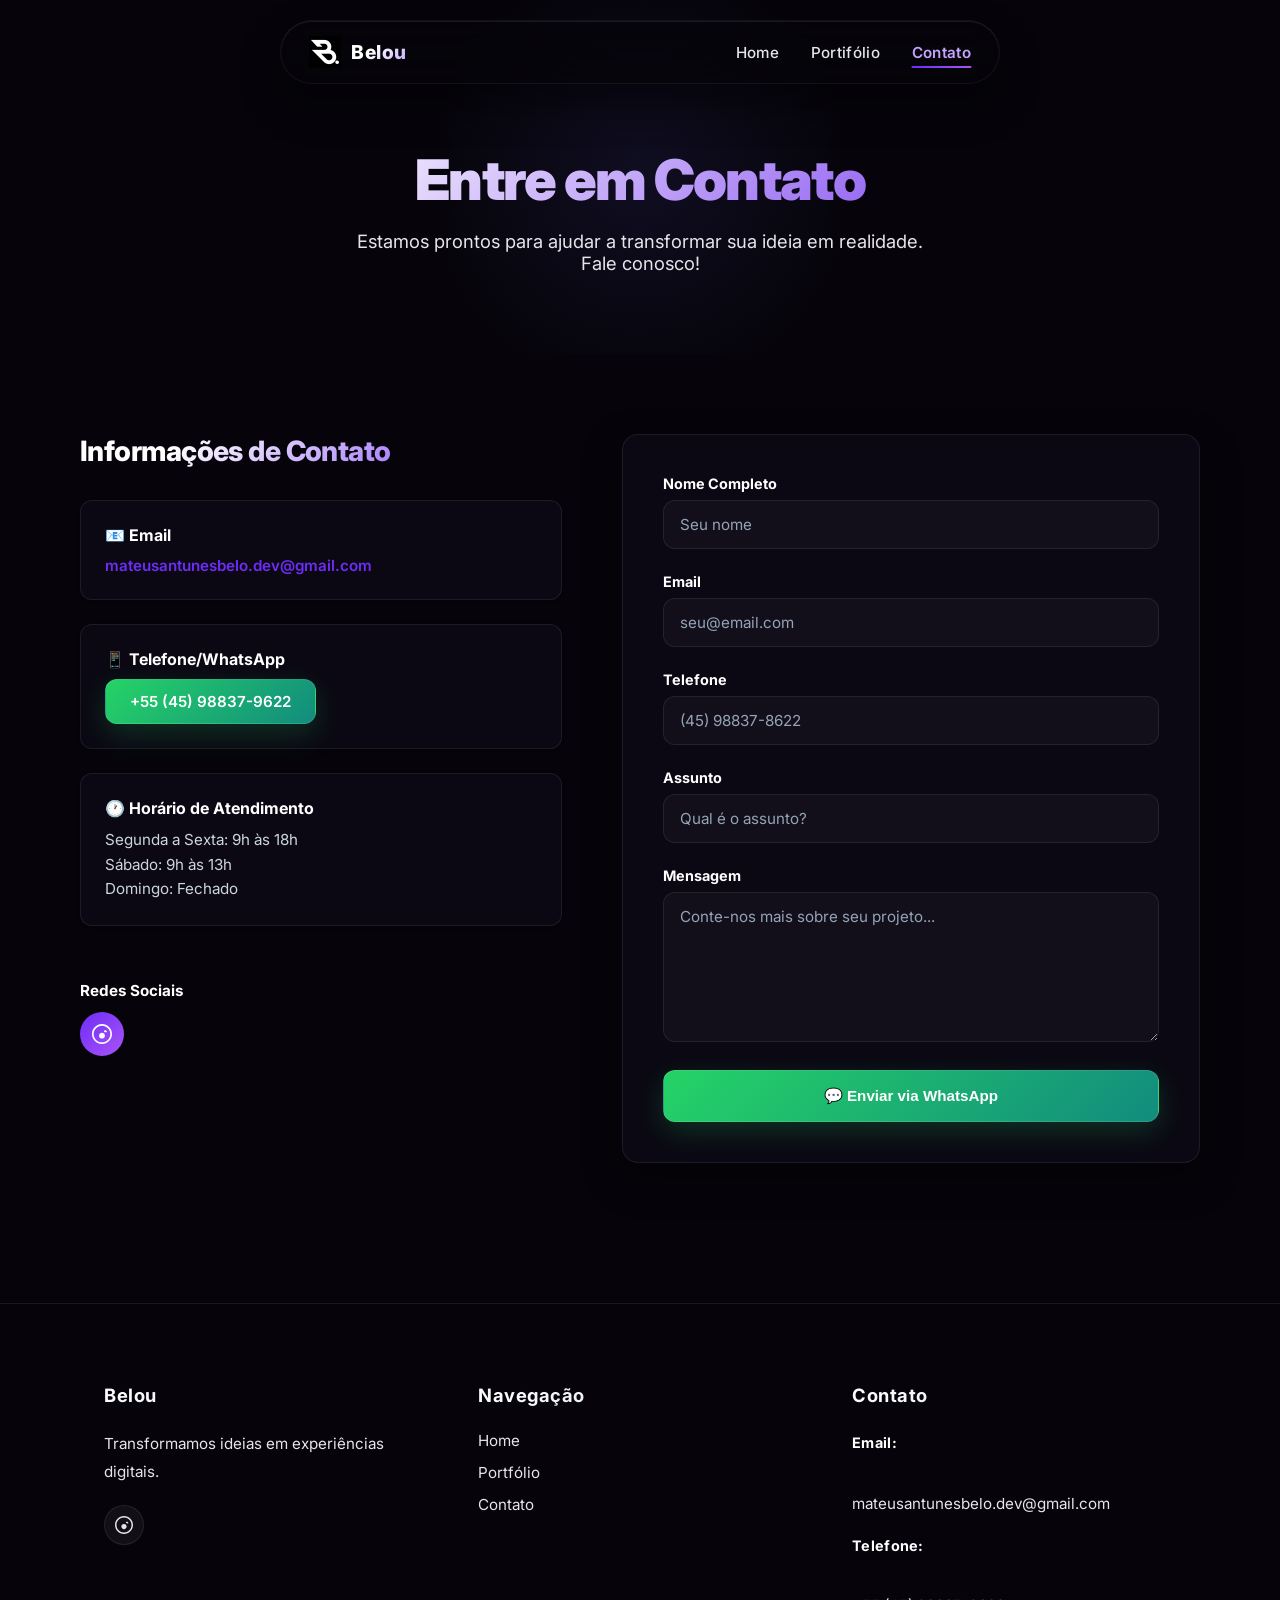
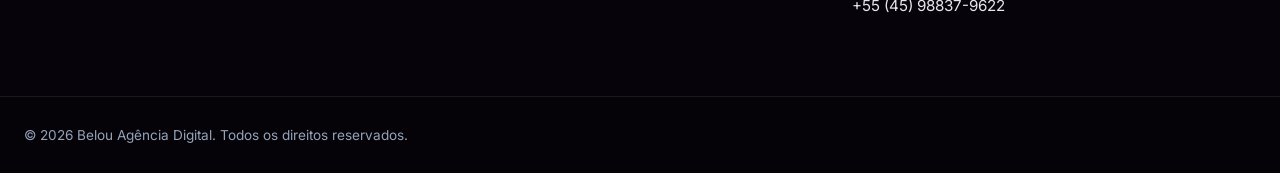
==== commit fb11d15d: "ajustes visuais" ====
--- a/contato.html
+++ b/contato.html
@@ -4,6 +4,7 @@
   <meta charset="UTF-8">
   <meta name="viewport" content="width=device-width, initial-scale=1.0">
   <title>Belou - Contato</title>
+  <link rel="icon" type="image/png" href="img/favicon.png">
   <link rel="stylesheet" href="css/index.css/style.css">
   <link rel="stylesheet" href="css/contato.css/contato.css">
   <link rel="stylesheet" href="css/index.css/footer.css">
@@ -15,6 +16,10 @@
 </head>
 <body>
   <nav>
+    <a href="index.html" class="logo-link">
+      <img src="img/logo.png" alt="Belou Logo" class="nav-logo">
+      <span class="logo-text">Belou</span>
+    </a>
     <div class="menu">
       <a href="index.html">Home</a>
       <a href="portifolio.html">Portifólio</a>
@@ -56,7 +61,7 @@
           <div class="social-contact">
             <h4>Redes Sociais</h4>
             <div class="social-icons">
-              <a href="#" title="Instagram">
+              <a href="https://www.instagram.com/belou.dev/" target="_blank" title="Instagram">
                 <svg viewBox="0 0 24 24" fill="currentColor"><path d="M12 0C5.373 0 0 5.373 0 12s5.373 12 12 12 12-5.373 12-12S18.627 0 12 0m0 2c5.514 0 10 4.486 10 10s-4.486 10-10 10S2 17.514 2 12 6.486 2 12 2m3.5 12c0 1.93-1.57 3.5-3.5 3.5s-3.5-1.57-3.5-3.5 1.57-3.5 3.5-3.5 3.5 1.57 3.5 3.5m2.5-5.5c0 .828-.672 1.5-1.5 1.5S14.5 9.828 14.5 9s.672-1.5 1.5-1.5 1.5.672 1.5 1.5z"></path></svg>
               </a>
             </div>
@@ -108,7 +113,7 @@
         <h4>Belou</h4>
         <p>Transformamos ideias em experiências digitais.</p>
         <div class="social-links">
-          <a href="#" title="Instagram"><svg viewBox="0 0 24 24" fill="currentColor"><path d="M12 0C5.373 0 0 5.373 0 12s5.373 12 12 12 12-5.373 12-12S18.627 0 12 0m0 2c5.514 0 10 4.486 10 10s-4.486 10-10 10S2 17.514 2 12 6.486 2 12 2m3.5 12c0 1.93-1.57 3.5-3.5 3.5s-3.5-1.57-3.5-3.5 1.57-3.5 3.5-3.5 3.5 1.57 3.5 3.5m2.5-5.5c0 .828-.672 1.5-1.5 1.5S14.5 9.828 14.5 9s.672-1.5 1.5-1.5 1.5.672 1.5 1.5z"></path></svg></a>
+          <a href="https://www.instagram.com/belou.dev/" target="_blank" title="Instagram"><svg viewBox="0 0 24 24" fill="currentColor"><path d="M12 0C5.373 0 0 5.373 0 12s5.373 12 12 12 12-5.373 12-12S18.627 0 12 0m0 2c5.514 0 10 4.486 10 10s-4.486 10-10 10S2 17.514 2 12 6.486 2 12 2m3.5 12c0 1.93-1.57 3.5-3.5 3.5s-3.5-1.57-3.5-3.5 1.57-3.5 3.5-3.5 3.5 1.57 3.5 3.5m2.5-5.5c0 .828-.672 1.5-1.5 1.5S14.5 9.828 14.5 9s.672-1.5 1.5-1.5 1.5.672 1.5 1.5z"></path></svg></a>
         </div>
       </div>
       <div class="footer-section">
--- a/css/index.css/style.css
+++ b/css/index.css/style.css
@@ -1,34 +1,34 @@
 :root {
-    /* Colors */
-    --primary: #6366f1;
-    --primary-gradient: linear-gradient(135deg, #6366f1 0%, #8b5cf6 100%);
-    --primary-hover: #4f46e5;
-    --primary-light: rgba(99, 102, 241, 0.1);
-    --primary-light-hover: rgba(99, 102, 241, 0.18);
-    --secondary: #7c3aed;
-    --accent: #baa4fa;
+    /* Colors - Dark Neon Purple Theme */
+    --primary: #6E2CF7;
+    --primary-gradient: linear-gradient(135deg, #6E2CF7 0%, #a855f7 100%);
+    --primary-hover: #5B11EB;
+    --primary-light: rgba(110, 44, 247, 0.12);
+    --primary-light-hover: rgba(110, 44, 247, 0.22);
+    --secondary: #a855f7;
+    --accent: #c5a3ff;
     --whatsapp-green: linear-gradient(135deg, #25D366 0%, #128C7E 100%);
     
-    /* Dark Theme Elements */
-    --bg-dark-start: #0b0f19;
-    --bg-dark-end: #111827;
-    --card-bg-dark: rgba(17, 24, 39, 0.7);
+    /* Dark Theme Elements - Deep black/purple base */
+    --bg-dark-start: #06040A;
+    --bg-dark-end: #0E0B16;
+    --card-bg-dark: rgba(15, 11, 25, 0.65);
     --border-dark: rgba(255, 255, 255, 0.08);
-    --border-dark-hover: rgba(99, 102, 241, 0.3);
-    
-    /* Light Theme Elements */
-    --bg-light-start: #ffffff;
-    --bg-light-end: #f8fafc;
-    --card-bg-light: #ffffff;
-    --border-light: rgba(99, 102, 241, 0.12);
-    --border-light-hover: rgba(99, 102, 241, 0.3);
-    
-    /* Text */
-    --text-primary-light: #f8fafc;
-    --text-secondary-light: #cbd5e1;
-    --text-primary-dark: #0f172a;
-    --text-secondary-dark: #475569;
-    --text-muted: #64748b;
+    --border-dark-hover: rgba(110, 44, 247, 0.4);
+    
+    /* Light Theme Elements - Mapped to dark theme so the whole site is dark */
+    --bg-light-start: #06040A;
+    --bg-light-end: #0E0B16;
+    --card-bg-light: rgba(15, 11, 25, 0.65);
+    --border-light: rgba(255, 255, 255, 0.08);
+    --border-light-hover: rgba(110, 44, 247, 0.4);
+    
+    /* Text - Mapped to light text */
+    --text-primary-light: #ffffff;
+    --text-secondary-light: #e6e5ea;
+    --text-primary-dark: #ffffff;
+    --text-secondary-dark: #cbd5e1;
+    --text-muted: #94a3b8;
 
     /* Spacing */
     --radius-sm: 8px;
@@ -43,15 +43,21 @@
     --transition-slow: all 0.5s ease;
 
     /* Shadows */
-    --shadow-sm: 0 1px 3px rgba(0,0,0,0.1);
-    --shadow-md: 0 4px 6px -1px rgba(0,0,0,0.05), 0 2px 4px -1px rgba(0,0,0,0.03);
-    --shadow-lg: 0 10px 25px -5px rgba(0,0,0,0.1), 0 8px 10px -6px rgba(0,0,0,0.05);
-    --shadow-glow: 0 10px 30px rgba(99, 102, 241, 0.2);
+    --shadow-sm: 0 1px 3px rgba(0,0,0,0.2);
+    --shadow-md: 0 4px 12px rgba(0, 0, 0, 0.4);
+    --shadow-lg: 0 15px 35px rgba(0, 0, 0, 0.5);
+    --shadow-glow: 0 10px 30px rgba(110, 44, 247, 0.35);
     --shadow-glow-green: 0 10px 30px rgba(37, 211, 102, 0.2);
 }
 
 * {
     box-sizing: border-box;
+}
+
+html, body {
+    overflow-x: hidden;
+    max-width: 100%;
+    width: 100%;
 }
 
 body {
@@ -59,48 +65,75 @@
     padding: 0;
     border: 0;
     font-family: "Inter", "Helvetica Neue", Helvetica, Arial, sans-serif;
-    background-color: var(--bg-light-start);
-    color: var(--text-primary-dark);
-    overflow-x: hidden;
-}
-
-/* Floating Navigation Bar */
+    background-color: var(--bg-dark-start);
+    color: var(--text-primary-light);
+}
+
+/* Floating Navigation Bar with Logo support */
 nav {
     position: fixed;
     top: 20px;
     left: 50%;
     transform: translateX(-50%);
-    background: rgba(11, 15, 25, 0.85);
+    background: rgba(6, 4, 10, 0.75);
     backdrop-filter: blur(20px);
     -webkit-backdrop-filter: blur(20px);
     display: flex;
     align-items: center;
-    justify-content: center;
+    justify-content: space-between;
     margin: 0 auto;
     height: 64px;
-    width: 600px;
+    width: 720px;
+    padding: 0 28px;
     border-radius: var(--radius-full);
-    box-shadow: 0 20px 40px rgba(0, 0, 0, 0.25), 
-                inset 0 1px 0 rgba(255, 255, 255, 0.1);
-    border: 1px solid rgba(255, 255, 255, 0.08);
+    box-shadow: 0 20px 40px rgba(0, 0, 0, 0.45), 
+                inset 0 1px 0 rgba(255, 255, 255, 0.08);
+    border: 1px solid rgba(255, 255, 255, 0.06);
     z-index: 1000;
     transition: var(--transition-bounce);
 }
 
 nav:hover {
-    box-shadow: 0 25px 50px rgba(99, 102, 241, 0.15), 
-                0 20px 40px rgba(0, 0, 0, 0.3),
-                inset 0 1px 0 rgba(255, 255, 255, 0.15);
-    border-color: rgba(99, 102, 241, 0.3);
+    box-shadow: 0 25px 50px rgba(110, 44, 247, 0.2), 
+                0 20px 40px rgba(0, 0, 0, 0.5),
+                inset 0 1px 0 rgba(255, 255, 255, 0.12);
+    border-color: rgba(110, 44, 247, 0.4);
+}
+
+.logo-link {
+    display: flex;
+    align-items: center;
+    gap: 10px;
+    text-decoration: none;
+    color: #ffffff;
+    transition: var(--transition-bounce);
+}
+
+.logo-link:hover {
+    transform: scale(1.03);
+}
+
+.nav-logo {
+    height: 32px;
+    width: 32px;
+    object-fit: contain;
+}
+
+.logo-text {
+    font-weight: 800;
+    font-size: 1.2rem;
+    letter-spacing: 0.5px;
+    background: linear-gradient(135deg, #ffffff 40%, var(--accent) 100%);
+    -webkit-background-clip: text;
+    -webkit-text-fill-color: transparent;
+    background-clip: text;
 }
 
 .menu {
     display: flex;
     align-items: center;
-    justify-content: center;
-    gap: 2.5rem;
-    padding: 0 24px;
-    width: 100%;
+    gap: 2rem;
+    padding: 0;
 }
 
 .menu a {
@@ -158,12 +191,12 @@
         border-top: none;
         border-left: none;
         border-right: none;
-        box-shadow: 0 4px 20px rgba(0, 0, 0, 0.2);
+        box-shadow: 0 4px 20px rgba(0, 0, 0, 0.3);
+        padding: 0 20px;
     }
 
     .menu {
         gap: 1.5rem;
-        padding: 0 16px;
     }
 
     .menu a {
@@ -176,13 +209,18 @@
         width: 100%;
         border-radius: 0;
         height: 52px;
+        padding: 0 16px;
     }
 
     .menu {
-        gap: 1.2rem;
+        gap: 1rem;
     }
 
     .menu a {
         font-size: 0.85rem;
     }
-}
+    
+    .logo-text {
+        display: none;
+    }
+}
--- a/css/contato.css/contato.css
+++ b/css/contato.css/contato.css
@@ -6,10 +6,11 @@
 .contact-hero {
     padding: 100px 20px 80px;
     text-align: center;
-    background: linear-gradient(135deg, var(--bg-dark-start) 0%, var(--bg-dark-end) 100%);
+    background: transparent;
     margin-top: 0;
     transition: var(--transition-smooth);
     position: relative;
+    overflow: hidden;
 }
 
 .contact-hero::before {
@@ -30,7 +31,7 @@
     margin-bottom: 16px;
     font-weight: 900;
     letter-spacing: -0.03em;
-    background: linear-gradient(135deg, #ffffff 0%, #cbd5e1 100%);
+    background: linear-gradient(135deg, #ffffff 20%, var(--primary-hover) 100%);
     -webkit-background-clip: text;
     -webkit-text-fill-color: transparent;
     background-clip: text;
@@ -56,7 +57,7 @@
 /* Contact Section */
 .contact-section {
     padding: 80px 24px;
-    background: linear-gradient(135deg, var(--bg-light-start) 0%, var(--bg-light-end) 100%);
+    background: transparent;
 }
 
 .contact-container {
@@ -226,8 +227,8 @@
     border-radius: var(--radius-md);
     font-family: 'Inter', sans-serif;
     font-size: 0.95rem;
-    color: var(--text-primary-dark);
-    background-color: var(--bg-light-end);
+    color: #ffffff;
+    background-color: rgba(255, 255, 255, 0.03);
     transition: var(--transition-smooth);
     width: 100%;
 }
@@ -241,8 +242,8 @@
 .form-group textarea:focus {
     outline: none;
     border-color: var(--primary);
-    box-shadow: 0 0 0 3px rgba(99, 102, 241, 0.15), var(--shadow-glow);
-    background-color: #ffffff;
+    box-shadow: 0 0 0 3px rgba(110, 44, 247, 0.25), var(--shadow-glow);
+    background-color: rgba(255, 255, 255, 0.08);
 }
 
 .form-group textarea {
--- a/css/index.css/footer.css
+++ b/css/index.css/footer.css
@@ -1,6 +1,6 @@
 /* Footer */
 .footer {
-    background: linear-gradient(135deg, var(--bg-dark-start) 0%, var(--bg-dark-end) 100%);
+    background: transparent;
     color: var(--text-secondary-light);
     margin-top: 60px;
     border-top: 1px solid var(--border-dark);
